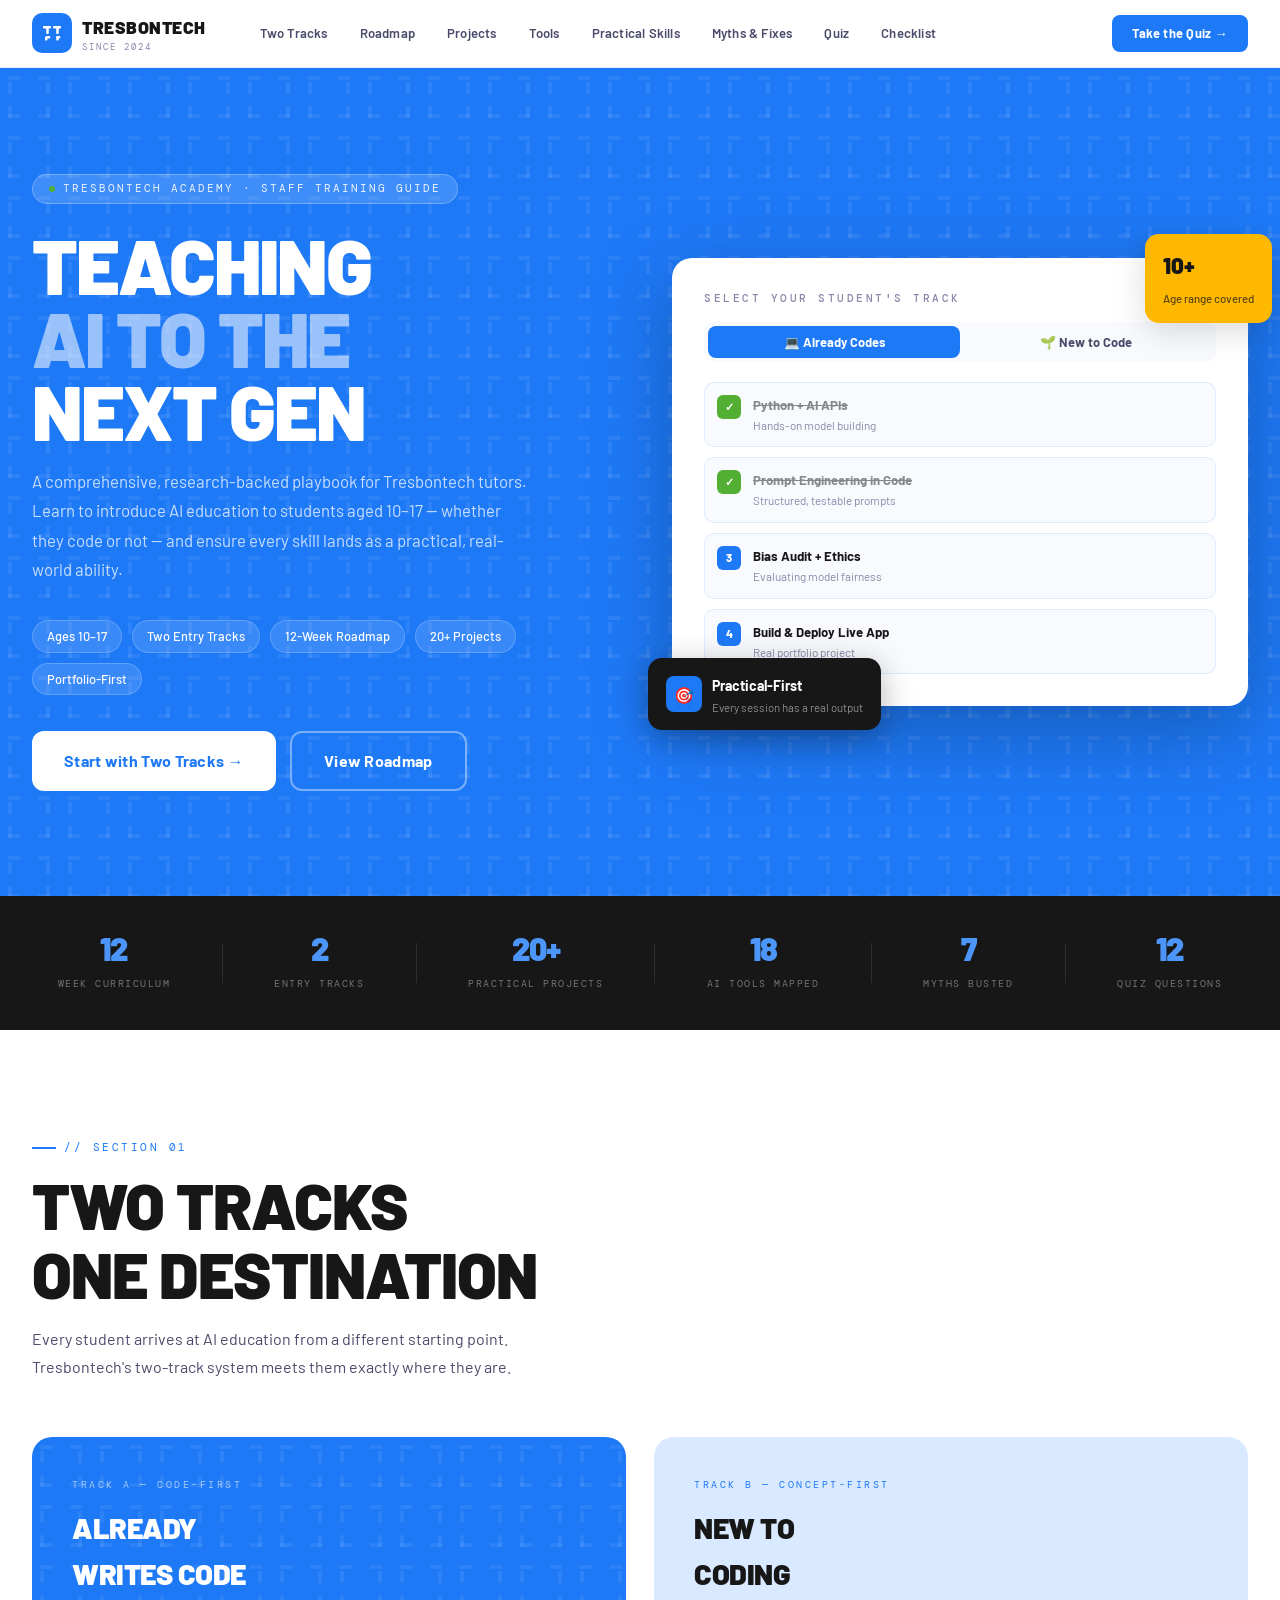
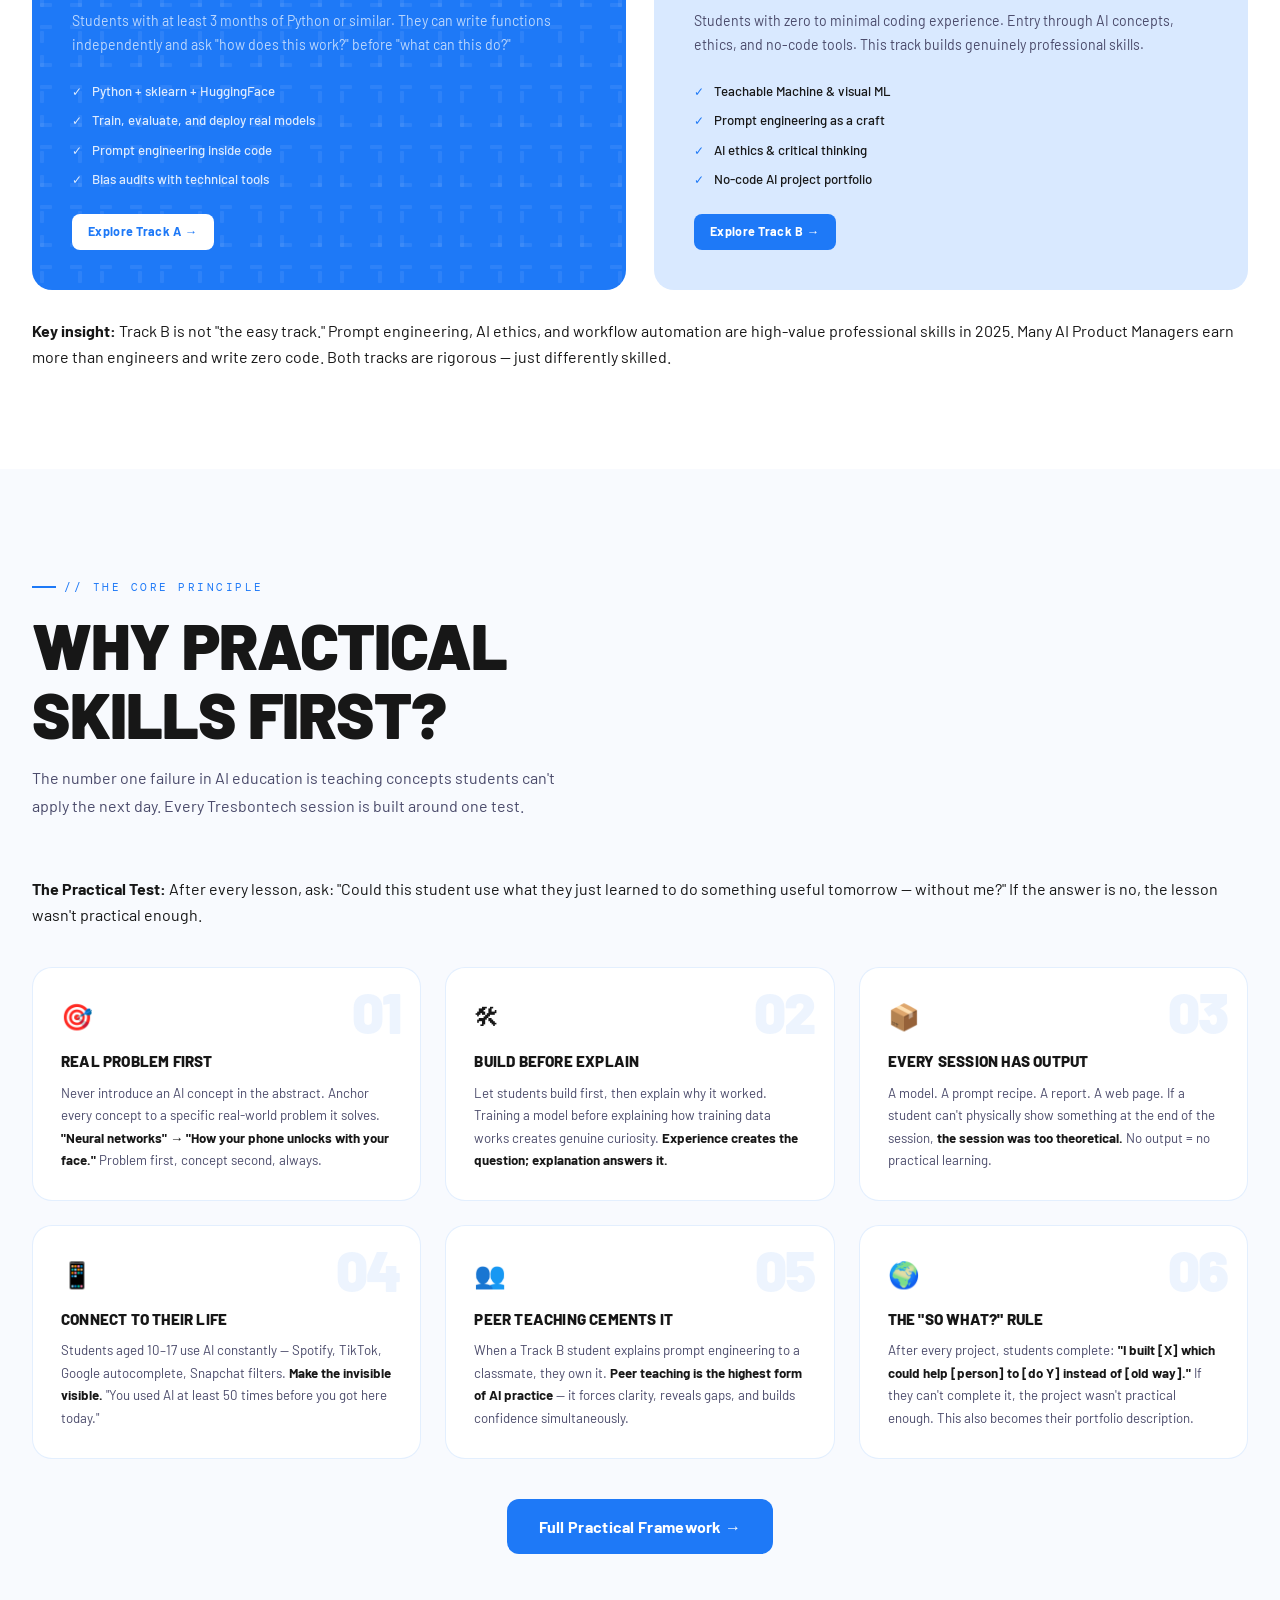
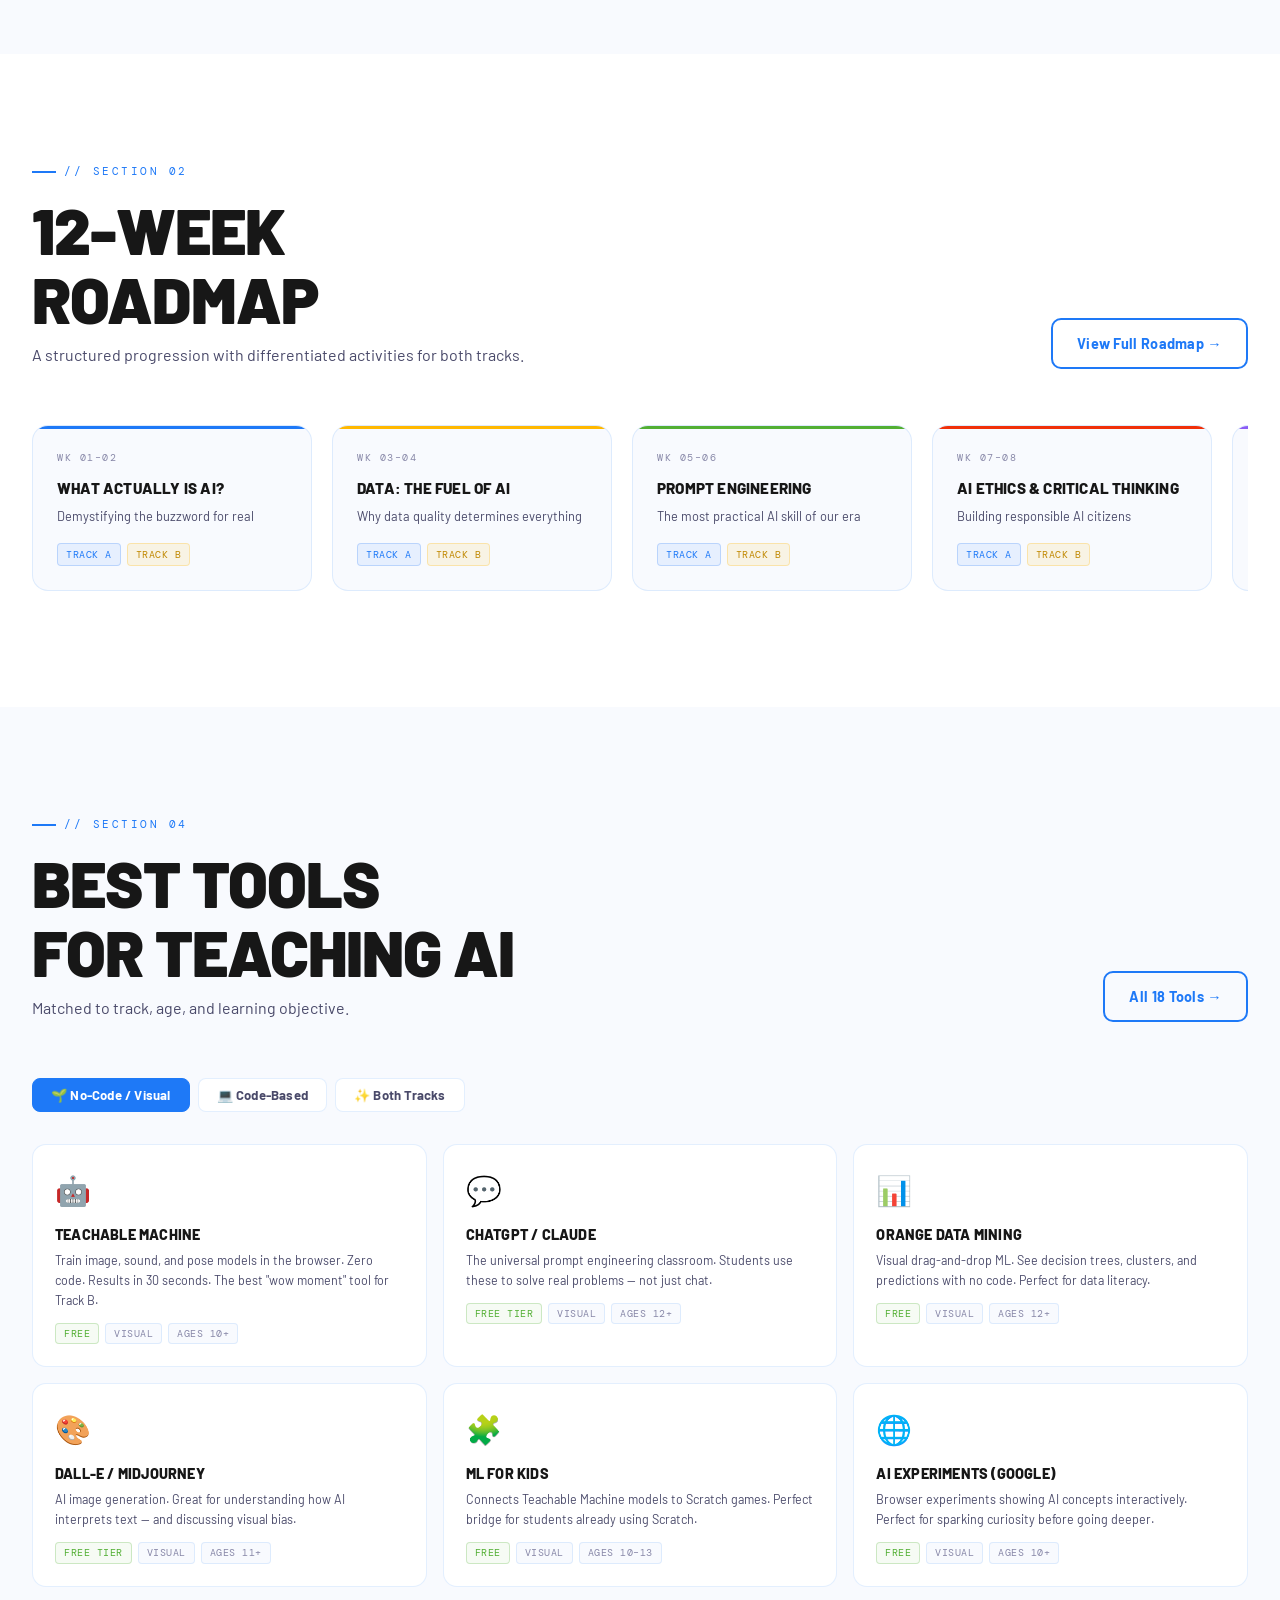
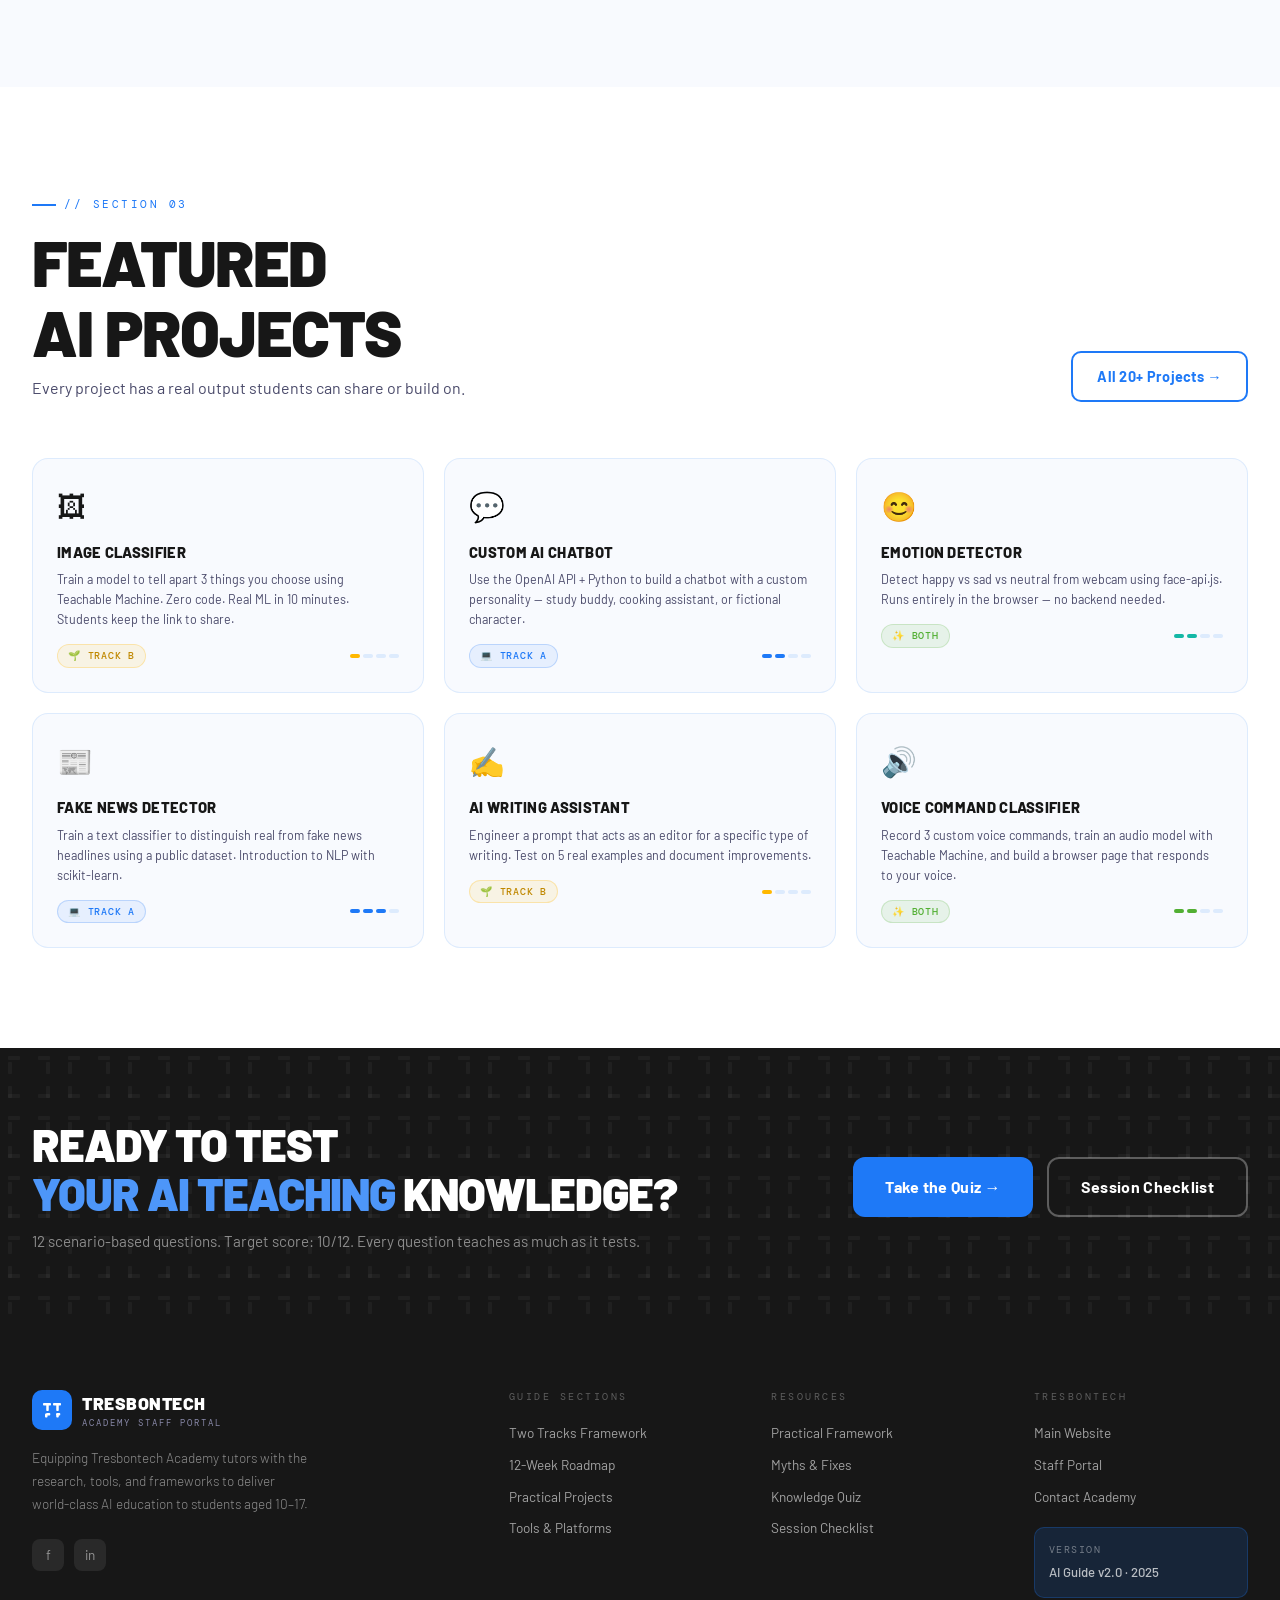
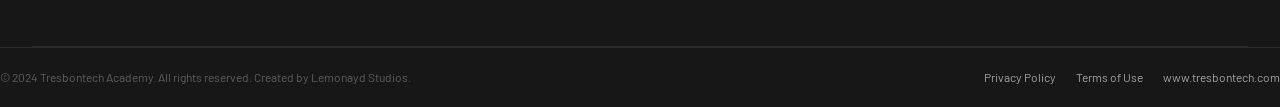
==== index.html @ 73ef8f20 "Initial commit: Tresbontech AI site" ====
<!DOCTYPE html>
<html lang="en">
<head>
<meta charset="UTF-8">
<meta name="viewport" content="width=device-width, initial-scale=1.0">
<title>Tresbontech Academy — AI Education Guide for Tutors</title>
<meta name="description" content="A comprehensive, research-backed guide for Tresbontech Academy tutors teaching AI to students aged 10–17.">
<link href="https://fonts.googleapis.com/css2?family=Barlow:ital,wght@0,300;0,400;0,500;0,600;0,700;0,800;0,900;1,300&family=DM+Mono:wght@400;500&display=swap" rel="stylesheet">
<link rel="stylesheet" href="css/brand.css">
<link rel="stylesheet" href="css/home.css">
</head>
<body>

<div id="mobileMenu" class="mobile-menu"></div>
<header class="navbar" id="navbar"></header>

<!-- ═══════ HERO ═══════ -->
<section class="hero">
  <div class="hero-inner">
    <div class="hero-content animate-fadeUp">
      <div class="hero-eyebrow">
        <span class="hero-dot"></span>
        Tresbontech Academy · Staff Training Guide
      </div>
      <h1 class="display hero-title">
        Teaching<br><span>AI to the</span><br>Next Gen
      </h1>
      <p class="hero-sub">A comprehensive, research-backed playbook for Tresbontech tutors. Learn to introduce AI education to students aged 10–17 — whether they code or not — and ensure every skill lands as a practical, real-world ability.</p>
      <div class="hero-tags">
        <span class="hero-tag">Ages 10–17</span>
        <span class="hero-tag">Two Entry Tracks</span>
        <span class="hero-tag">12-Week Roadmap</span>
        <span class="hero-tag">20+ Projects</span>
        <span class="hero-tag">Portfolio-First</span>
      </div>
      <div class="hero-btns">
        <a href="pages/tracks.html" class="btn btn-white btn-lg">Start with Two Tracks →</a>
        <a href="pages/roadmap.html" class="btn btn-outline btn-lg" style="color:white;border-color:rgba(255,255,255,0.4)">View Roadmap</a>
      </div>
    </div>
    <div class="hero-visual animate-fadeUp-2">
      <div class="hero-float-1">
        <strong>10+</strong>
        <span>Age range covered</span>
      </div>
      <div class="hero-card-main">
        <div class="hcm-eyebrow label" style="color:#8888a8">SELECT YOUR STUDENT'S TRACK</div>
        <div class="hcm-track-switch">
          <button class="hcm-track-btn active" id="heroTrackA" onclick="switchHeroTrack('A')">💻 Already Codes</button>
          <button class="hcm-track-btn" id="heroTrackB" onclick="switchHeroTrack('B')">🌱 New to Code</button>
        </div>
        <div class="hcm-steps" id="heroSteps">
          <div class="hcm-step done">
            <div class="hcm-step-num">✓</div>
            <div class="hcm-step-content">
              <div class="hcm-step-title">Python + AI APIs</div>
              <div class="hcm-step-sub">Hands-on model building</div>
            </div>
          </div>
          <div class="hcm-step done">
            <div class="hcm-step-num">✓</div>
            <div class="hcm-step-content">
              <div class="hcm-step-title">Prompt Engineering in Code</div>
              <div class="hcm-step-sub">Structured, testable prompts</div>
            </div>
          </div>
          <div class="hcm-step">
            <div class="hcm-step-num">3</div>
            <div class="hcm-step-content">
              <div class="hcm-step-title">Bias Audit + Ethics</div>
              <div class="hcm-step-sub">Evaluating model fairness</div>
            </div>
          </div>
          <div class="hcm-step">
            <div class="hcm-step-num">4</div>
            <div class="hcm-step-content">
              <div class="hcm-step-title">Build & Deploy Live App</div>
              <div class="hcm-step-sub">Real portfolio project</div>
            </div>
          </div>
        </div>
      </div>
      <div class="hero-float-2">
        <div class="hf2-icon">🎯</div>
        <div>
          <strong>Practical-First</strong>
          <small>Every session has a real output</small>
        </div>
      </div>
    </div>
  </div>
</section>

<!-- ═══════ STATS ═══════ -->
<section class="stats-strip">
  <div class="stats-strip-inner">
    <div class="stat-item">
      <span class="stat-num"><span data-count="12">12</span></span>
      <span class="stat-label">Week Curriculum</span>
    </div>
    <div class="stat-divider"></div>
    <div class="stat-item">
      <span class="stat-num"><span data-count="2">2</span></span>
      <span class="stat-label">Entry Tracks</span>
    </div>
    <div class="stat-divider"></div>
    <div class="stat-item">
      <span class="stat-num"><span data-count="20">20</span><span style="color:var(--blue-light)">+</span></span>
      <span class="stat-label">Practical Projects</span>
    </div>
    <div class="stat-divider"></div>
    <div class="stat-item">
      <span class="stat-num"><span data-count="18">18</span></span>
      <span class="stat-label">AI Tools Mapped</span>
    </div>
    <div class="stat-divider"></div>
    <div class="stat-item">
      <span class="stat-num"><span data-count="7">7</span></span>
      <span class="stat-label">Myths Busted</span>
    </div>
    <div class="stat-divider"></div>
    <div class="stat-item">
      <span class="stat-num"><span data-count="12">12</span></span>
      <span class="stat-label">Quiz Questions</span>
    </div>
  </div>
</section>

<!-- ═══════ TWO TRACKS ═══════ -->
<section class="tracks-feature">
  <div class="container">
    <div class="section-header">
      <div class="section-eyebrow">// Section 01</div>
      <h2 class="heading-xl section-title">Two Tracks<br>One Destination</h2>
      <p class="section-intro">Every student arrives at AI education from a different starting point. Tresbontech's two-track system meets them exactly where they are.</p>
    </div>
    <div class="tracks-grid">
      <div class="track-feature-card track-a">
        <div class="tfc-label">Track A — Code-First</div>
        <div class="tfc-title">Already<br>Writes Code</div>
        <p class="tfc-sub">Students with at least 3 months of Python or similar. They can write functions independently and ask "how does this work?" before "what can this do?"</p>
        <div class="tfc-items">
          <div class="tfc-item"><span class="tfc-check">✓</span> Python + sklearn + HuggingFace</div>
          <div class="tfc-item"><span class="tfc-check">✓</span> Train, evaluate, and deploy real models</div>
          <div class="tfc-item"><span class="tfc-check">✓</span> Prompt engineering inside code</div>
          <div class="tfc-item"><span class="tfc-check">✓</span> Bias audits with technical tools</div>
        </div>
        <a href="pages/tracks.html" class="btn btn-white btn-sm" style="margin-top:24px">Explore Track A →</a>
      </div>
      <div class="track-feature-card track-b">
        <div class="tfc-label">Track B — Concept-First</div>
        <div class="tfc-title">New to<br>Coding</div>
        <p class="tfc-sub">Students with zero to minimal coding experience. Entry through AI concepts, ethics, and no-code tools. This track builds genuinely professional skills.</p>
        <div class="tfc-items">
          <div class="tfc-item"><span class="tfc-check" style="color:var(--blue)">✓</span> Teachable Machine & visual ML</div>
          <div class="tfc-item"><span class="tfc-check" style="color:var(--blue)">✓</span> Prompt engineering as a craft</div>
          <div class="tfc-item"><span class="tfc-check" style="color:var(--blue)">✓</span> AI ethics & critical thinking</div>
          <div class="tfc-item"><span class="tfc-check" style="color:var(--blue)">✓</span> No-code AI project portfolio</div>
        </div>
        <a href="pages/tracks.html" class="btn btn-primary btn-sm" style="margin-top:24px">Explore Track B →</a>
      </div>
    </div>
    <div class="callout callout-blue" style="margin-top:28px">
      <strong>Key insight:</strong> Track B is not "the easy track." Prompt engineering, AI ethics, and workflow automation are high-value professional skills in 2025. Many AI Product Managers earn more than engineers and write zero code. Both tracks are rigorous — just differently skilled.
    </div>
  </div>
</section>

<!-- ═══════ WHY PRACTICAL ═══════ -->
<section class="why-practical">
  <div class="container">
    <div class="section-header">
      <div class="section-eyebrow">// The Core Principle</div>
      <h2 class="heading-xl section-title">Why Practical<br>Skills First?</h2>
      <p class="section-intro">The number one failure in AI education is teaching concepts students can't apply the next day. Every Tresbontech session is built around one test.</p>
    </div>
    <div class="callout callout-yellow" style="margin-bottom:40px">
      <strong>The Practical Test:</strong> After every lesson, ask: "Could this student use what they just learned to do something useful tomorrow — without me?" If the answer is no, the lesson wasn't practical enough.
    </div>
    <div class="practical-grid">
      <div class="practical-card" data-animate>
        <div class="pc-num">01</div>
        <div class="pc-icon">🎯</div>
        <div class="pc-title">Real Problem First</div>
        <p class="pc-body">Never introduce an AI concept in the abstract. Anchor every concept to a specific real-world problem it solves. <strong>"Neural networks" → "How your phone unlocks with your face."</strong> Problem first, concept second, always.</p>
      </div>
      <div class="practical-card" data-animate>
        <div class="pc-num">02</div>
        <div class="pc-icon">🛠</div>
        <div class="pc-title">Build Before Explain</div>
        <p class="pc-body">Let students build first, then explain why it worked. Training a model before explaining how training data works creates genuine curiosity. <strong>Experience creates the question; explanation answers it.</strong></p>
      </div>
      <div class="practical-card" data-animate>
        <div class="pc-num">03</div>
        <div class="pc-icon">📦</div>
        <div class="pc-title">Every Session Has Output</div>
        <p class="pc-body">A model. A prompt recipe. A report. A web page. If a student can't physically show something at the end of the session, <strong>the session was too theoretical.</strong> No output = no practical learning.</p>
      </div>
      <div class="practical-card" data-animate>
        <div class="pc-num">04</div>
        <div class="pc-icon">📱</div>
        <div class="pc-title">Connect to Their Life</div>
        <p class="pc-body">Students aged 10–17 use AI constantly — Spotify, TikTok, Google autocomplete, Snapchat filters. <strong>Make the invisible visible.</strong> "You used AI at least 50 times before you got here today."</p>
      </div>
      <div class="practical-card" data-animate>
        <div class="pc-num">05</div>
        <div class="pc-icon">👥</div>
        <div class="pc-title">Peer Teaching Cements It</div>
        <p class="pc-body">When a Track B student explains prompt engineering to a classmate, they own it. <strong>Peer teaching is the highest form of AI practice</strong> — it forces clarity, reveals gaps, and builds confidence simultaneously.</p>
      </div>
      <div class="practical-card" data-animate>
        <div class="pc-num">06</div>
        <div class="pc-icon">🌍</div>
        <div class="pc-title">The "So What?" Rule</div>
        <p class="pc-body">After every project, students complete: <strong>"I built [X] which could help [person] to [do Y] instead of [old way]."</strong> If they can't complete it, the project wasn't practical enough. This also becomes their portfolio description.</p>
      </div>
    </div>
    <div style="text-align:center;margin-top:40px">
      <a href="pages/practical.html" class="btn btn-primary btn-lg">Full Practical Framework →</a>
    </div>
  </div>
</section>

<!-- ═══════ ROADMAP PREVIEW ═══════ -->
<section class="roadmap-preview">
  <div class="container">
    <div class="section-header" style="display:flex;align-items:flex-end;justify-content:space-between;flex-wrap:wrap;gap:20px">
      <div>
        <div class="section-eyebrow">// Section 02</div>
        <h2 class="heading-xl section-title" style="margin-bottom:8px">12-Week<br>Roadmap</h2>
        <p class="section-intro" style="margin-bottom:0">A structured progression with differentiated activities for both tracks.</p>
      </div>
      <a href="pages/roadmap.html" class="btn btn-outline">View Full Roadmap →</a>
    </div>
    <div class="roadmap-scroll" id="roadmapScroll"></div>
  </div>
</section>

<!-- ═══════ TOOLS PREVIEW ═══════ -->
<section class="tools-preview">
  <div class="container">
    <div class="section-header" style="display:flex;align-items:flex-end;justify-content:space-between;flex-wrap:wrap;gap:20px">
      <div>
        <div class="section-eyebrow">// Section 04</div>
        <h2 class="heading-xl section-title" style="margin-bottom:8px">Best Tools<br>for Teaching AI</h2>
        <p class="section-intro" style="margin-bottom:0">Matched to track, age, and learning objective.</p>
      </div>
      <a href="pages/tools.html" class="btn btn-outline">All 18 Tools →</a>
    </div>
    <div class="tools-tabs" id="toolsTabs">
      <button class="tt-tab active" onclick="showTab('visual',this)">🌱 No-Code / Visual</button>
      <button class="tt-tab" onclick="showTab('code',this)">💻 Code-Based</button>
      <button class="tt-tab" onclick="showTab('both',this)">✨ Both Tracks</button>
    </div>
    <div class="tt-panel active" id="tp-visual" style="display:grid;grid-template-columns:repeat(3,1fr);gap:16px"></div>
    <div class="tt-panel" id="tp-code" style="display:none;grid-template-columns:repeat(3,1fr);gap:16px"></div>
    <div class="tt-panel" id="tp-both" style="display:none;grid-template-columns:repeat(3,1fr);gap:16px"></div>
  </div>
</section>

<!-- ═══════ PROJECTS PREVIEW ═══════ -->
<section class="projects-preview">
  <div class="container">
    <div class="section-header" style="display:flex;align-items:flex-end;justify-content:space-between;flex-wrap:wrap;gap:20px">
      <div>
        <div class="section-eyebrow">// Section 03</div>
        <h2 class="heading-xl section-title" style="margin-bottom:8px">Featured<br>AI Projects</h2>
        <p class="section-intro" style="margin-bottom:0">Every project has a real output students can share or build on.</p>
      </div>
      <a href="pages/projects.html" class="btn btn-outline">All 20+ Projects →</a>
    </div>
    <div class="projects-masonry" id="featuredProjects"></div>
  </div>
</section>

<!-- ═══════ CTA BAND ═══════ -->
<section class="cta-band">
  <div class="cta-band-inner">
    <div class="cta-band-text">
      <h2 class="cta-band-title">Ready to Test<br><span>Your AI Teaching</span> Knowledge?</h2>
      <p class="cta-band-sub">12 scenario-based questions. Target score: 10/12. Every question teaches as much as it tests.</p>
    </div>
    <div class="cta-band-actions">
      <a href="pages/quiz.html" class="btn btn-primary btn-lg">Take the Quiz →</a>
      <a href="pages/checklist.html" class="btn btn-outline btn-lg" style="color:white;border-color:rgba(255,255,255,0.3)">Session Checklist</a>
    </div>
  </div>
</section>

<footer class="site-footer" id="siteFooter"></footer>

<script src="js/shared.js"></script>
<script>
// ─── DATA ───
const roadmapPreview = [
  { week:'WK 01–02', color:'#1E79F7', title:'What Actually Is AI?', short:'Demystifying the buzzword for real', trackA:'Python: query a pre-trained model in 3 lines', trackB:'Teachable Machine: train your first image classifier' },
  { week:'WK 03–04', color:'#FFB800', title:'Data: The Fuel of AI', short:'Why data quality determines everything', trackA:'Pandas + sklearn: clean vs dirty data', trackB:'Collect your own dataset, discuss bias' },
  { week:'WK 05–06', color:'#52AF33', title:'Prompt Engineering', short:'The most practical AI skill of our era', trackA:'OpenAI API: system prompts + few-shot prompting', trackB:'Prompt recipe book with 8+ tested prompts' },
  { week:'WK 07–08', color:'#F03009', title:'AI Ethics & Critical Thinking', short:'Building responsible AI citizens', trackA:'Fairness metrics + bias audit with real data', trackB:'Case studies + designing an AI ethics framework' },
  { week:'WK 09–10', color:'#8B5CF6', title:'Build Something Real', short:'Project sprint — all concepts applied', trackA:'Full project: data → train → test → deploy', trackB:'No-code project + real audience demo' },
  { week:'WK 11–12', color:'#14B8A6', title:'AI Careers & The Future', short:'Where AI is going, where they fit', trackA:'GitHub portfolio + next skills roadmap', trackB:'Portfolio page + AI future self presentation' },
];

const toolsPreview = {
  visual: [
    { emoji:'🤖', name:'Teachable Machine', desc:'Train image, sound, and pose models in the browser. Zero code. Results in 30 seconds. The best "wow moment" tool for Track B.', meta:['free','visual','ages 10+'] },
    { emoji:'💬', name:'ChatGPT / Claude', desc:'The universal prompt engineering classroom. Students use these to solve real problems — not just chat.', meta:['free tier','visual','ages 12+'] },
    { emoji:'📊', name:'Orange Data Mining', desc:'Visual drag-and-drop ML. See decision trees, clusters, and predictions with no code. Perfect for data literacy.', meta:['free','visual','ages 12+'] },
    { emoji:'🎨', name:'DALL-E / Midjourney', desc:'AI image generation. Great for understanding how AI interprets text — and discussing visual bias.', meta:['free tier','visual','ages 11+'] },
    { emoji:'🧩', name:'ML for Kids', desc:'Connects Teachable Machine models to Scratch games. Perfect bridge for students already using Scratch.', meta:['free','visual','ages 10–13'] },
    { emoji:'🌐', name:'AI Experiments (Google)', desc:'Browser experiments showing AI concepts interactively. Perfect for sparking curiosity before going deeper.', meta:['free','visual','ages 10+'] },
  ],
  code: [
    { emoji:'🐍', name:'Python + scikit-learn', desc:'Industry standard for ML. Train classifiers, regressors, and clusterers. Start with built-in datasets.', meta:['free','code','ages 13+'] },
    { emoji:'📓', name:'Google Colab', desc:'Jupyter notebooks in the cloud with free GPU. Industry-standard environment accessible to all.', meta:['free','code','ages 14+'] },
    { emoji:'🤗', name:'HuggingFace API', desc:'Access thousands of pre-trained models with 5 lines of Python. Sentiment, generation, classification.', meta:['free tier','code','ages 13+'] },
    { emoji:'🌐', name:'Replit', desc:'Browser-based Python IDE. No installation. Share projects with a link — perfect for sessions.', meta:['free','code','ages 11+'] },
    { emoji:'🧠', name:'OpenAI API', desc:'Build chatbots, document processors, and AI assistants. An essential Track A skill.', meta:['paid','code','ages 14+'] },
    { emoji:'📱', name:'Streamlit', desc:'Turn Python scripts into shareable web apps in minutes. The fastest way to make an AI project professional.', meta:['free','code','ages 13+'] },
  ],
  both: [
    { emoji:'🗂', name:'Kaggle', desc:'Real datasets + community notebooks. Track A students use code; Track B uses AutoML to explore without code.', meta:['free','both','ages 13+'] },
    { emoji:'🤖', name:'GitHub Copilot', desc:'AI code assistant. Track A: an accelerator. Track B: an intro to the concept of AI that writes code.', meta:['free for students','both','ages 13+'] },
    { emoji:'🌊', name:'Perplexity AI', desc:'AI research tool that cites sources. Great for research projects and discussing AI accuracy and sourcing.', meta:['free tier','both','ages 11+'] },
    { emoji:'📽', name:'Canva AI Suite', desc:'AI image generation, text-to-presentation, and background removal. Ideal for Track B projects needing a professional finish.', meta:['free','both','ages 10+'] },
    { emoji:'🔬', name:'ML Playground', desc:'Interactive browser-based ML demos. Drag data points, watch models train in real time. Instant visual feedback.', meta:['free','both','ages 10+'] },
    { emoji:'🎤', name:'Whisper (OpenAI)', desc:'Speech-to-text AI. Build voice-powered projects. A gateway to understanding audio ML models.', meta:['free','both','ages 12+'] },
  ]
};

const featuredProjects = [
  { emoji:'🖼', title:'Image Classifier', desc:'Train a model to tell apart 3 things you choose using Teachable Machine. Zero code. Real ML in 10 minutes. Students keep the link to share.', track:'nocode', diff:1, color:'#FFB800', tags:['Track B','Teachable Machine'] },
  { emoji:'💬', title:'Custom AI Chatbot', desc:'Use the OpenAI API + Python to build a chatbot with a custom personality — study buddy, cooking assistant, or fictional character.', track:'code', diff:2, color:'#1E79F7', tags:['Track A','Python'] },
  { emoji:'😊', title:'Emotion Detector', desc:'Detect happy vs sad vs neutral from webcam using face-api.js. Runs entirely in the browser — no backend needed.', track:'both', diff:2, color:'#14B8A6', tags:['Both Tracks','JavaScript'] },
  { emoji:'📰', title:'Fake News Detector', desc:'Train a text classifier to distinguish real from fake news headlines using a public dataset. Introduction to NLP with scikit-learn.', track:'code', diff:3, color:'#1E79F7', tags:['Track A','NLP'] },
  { emoji:'✍️', title:'AI Writing Assistant', desc:'Engineer a prompt that acts as an editor for a specific type of writing. Test on 5 real examples and document improvements.', track:'nocode', diff:1, color:'#FFB800', tags:['Track B','Prompting'] },
  { emoji:'🔊', title:'Voice Command Classifier', desc:'Record 3 custom voice commands, train an audio model with Teachable Machine, and build a browser page that responds to your voice.', track:'both', diff:2, color:'#52AF33', tags:['Both Tracks','Audio ML'] },
];

// ─── RENDER ROADMAP PREVIEW ───
function renderRoadmapPreview() {
  const el = document.getElementById('roadmapScroll');
  el.innerHTML = roadmapPreview.map(r => `
    <div class="roadmap-card" style="--rc-color:${r.color}">
      <div class="rc-week">${r.week}</div>
      <div class="rc-title">${r.title}</div>
      <div class="rc-short">${r.short}</div>
      <div class="rc-tracks">
        <span class="rc-track-badge rc-track-a">Track A</span>
        <span class="rc-track-badge rc-track-b">Track B</span>
      </div>
    </div>
  `).join('');
}

// ─── RENDER TOOLS ───
function renderToolsPreview() {
  Object.entries(toolsPreview).forEach(([key, tools]) => {
    document.getElementById(`tp-${key}`).innerHTML = tools.map(t => `
      <div class="tool-card-new">
        <div class="tcn-emoji">${t.emoji}</div>
        <div class="tcn-name">${t.name}</div>
        <div class="tcn-desc">${t.desc}</div>
        <div class="tcn-meta">
          ${t.meta.map(m => `<span class="tcn-tag${m.includes('free') ? ' free' : ''}">${m}</span>`).join('')}
        </div>
      </div>
    `).join('');
  });
}

function showTab(key, btn) {
  document.querySelectorAll('.tt-tab').forEach(b => b.classList.remove('active'));
  document.querySelectorAll('.tt-panel').forEach(p => { p.style.display = 'none'; p.classList.remove('active'); });
  btn.classList.add('active');
  const panel = document.getElementById(`tp-${key}`);
  panel.style.display = 'grid';
  panel.classList.add('active');
}

// ─── RENDER FEATURED PROJECTS ───
function renderFeaturedProjects() {
  const el = document.getElementById('featuredProjects');
  el.innerHTML = featuredProjects.map(p => {
    const pips = [1,2,3,4].map(n => `<div class="proj-pip${n<=p.diff?' on':''}"></div>`).join('');
    const trackLabel = p.track === 'code' ? '💻 Track A' : p.track === 'nocode' ? '🌱 Track B' : '✨ Both';
    const trackClass = p.track === 'code' ? 'badge-blue' : p.track === 'nocode' ? 'badge-yellow' : 'badge-green';
    return `
      <div class="project-card" style="--pc-color:${p.color}">
        <div class="proj-emoji">${p.emoji}</div>
        <div class="proj-title">${p.title}</div>
        <p class="proj-desc">${p.desc}</p>
        <div class="proj-footer">
          <span class="badge ${trackClass}">${trackLabel}</span>
          <div class="proj-diff">${pips}</div>
        </div>
      </div>
    `;
  }).join('');
}

// ─── HERO TRACK SWITCH ───
function switchHeroTrack(track) {
  const stepsA = [
    { done:true, title:'Python + AI APIs', sub:'Hands-on model building' },
    { done:true, title:'Prompt Engineering in Code', sub:'Structured, testable prompts' },
    { done:false, title:'Bias Audit + Ethics', sub:'Evaluating model fairness' },
    { done:false, title:'Build & Deploy Live App', sub:'Real portfolio project' },
  ];
  const stepsB = [
    { done:true, title:'Teachable Machine Model', sub:'Zero code, real ML in 10 min' },
    { done:true, title:'Prompt Recipe Book', sub:'8+ tested real-world prompts' },
    { done:false, title:'AI Ethics Case Study', sub:'Research + present findings' },
    { done:false, title:'No-Code Project Portfolio', sub:'Shareable, demonstrable work' },
  ];
  document.getElementById('heroTrackA').classList.toggle('active', track === 'A');
  document.getElementById('heroTrackB').classList.toggle('active', track === 'B');
  const steps = track === 'A' ? stepsA : stepsB;
  document.getElementById('heroSteps').innerHTML = steps.map((s, i) => `
    <div class="hcm-step${s.done?' done':''}">
      <div class="hcm-step-num">${s.done ? '✓' : i+1}</div>
      <div class="hcm-step-content">
        <div class="hcm-step-title">${s.title}</div>
        <div class="hcm-step-sub">${s.sub}</div>
      </div>
    </div>
  `).join('');
}

document.addEventListener('DOMContentLoaded', () => {
  renderRoadmapPreview();
  renderToolsPreview();
  renderFeaturedProjects();
});
</script>
</body>
</html>
---- css/brand.css ----
/* ═══════════════════════════════════════════════════════
   TRESBONTECH BRAND CSS — Based on Official Brand Guide
   Primary: Blue Crayola #1E79F7
   Dark: Chinese Black #171717
   Light Gray: Quick Silver #E5E5E5
   Pale Blue: Azureish White #D9E9FF
   Accent Green: #52AF33 | Yellow: #FFB800 | Red: #F03009
═══════════════════════════════════════════════════════ */

@import url('https://fonts.googleapis.com/css2?family=Barlow:ital,wght@0,300;0,400;0,500;0,600;0,700;0,800;0,900;1,300;1,400;1,700&family=DM+Mono:wght@400;500&display=swap');

/* ─── CSS VARIABLES ─── */
:root {
  /* Brand Colors */
  --blue:        #1E79F7;
  --blue-dark:   #1562d4;
  --blue-light:  #4d96f9;
  --blue-glow:   rgba(30,121,247,0.15);
  --blue-pale:   rgba(30,121,247,0.08);
  --black:       #171717;
  --silver:      #E5E5E5;
  --azure:       #D9E9FF;
  --white:       #ffffff;

  /* Accent Colors */
  --green:       #52AF33;
  --yellow:      #FFB800;
  --red:         #F03009;

  /* UI Tokens */
  --bg:          #f8fafe;
  --bg-alt:      #f0f5ff;
  --border:      rgba(30,121,247,0.12);
  --border-mid:  rgba(30,121,247,0.22);
  --text:        #171717;
  --text-mid:    #4a4a6a;
  --text-light:  #8888a8;
  --radius:      12px;
  --radius-lg:   20px;
  --shadow:      0 4px 24px rgba(30,121,247,0.1);
  --shadow-lg:   0 12px 48px rgba(30,121,247,0.18);
  --transition:  all 0.25s cubic-bezier(0.16,1,0.3,1);
}

/* ─── RESET ─── */
*, *::before, *::after { box-sizing: border-box; margin: 0; padding: 0; }
html { scroll-behavior: smooth; }
body {
  font-family: 'Barlow', sans-serif;
  background: var(--bg);
  color: var(--text);
  line-height: 1.6;
  overflow-x: hidden;
}
img { max-width: 100%; display: block; }
a { text-decoration: none; color: inherit; }
button { font-family: inherit; cursor: pointer; border: none; }

/* ─── TYPOGRAPHY ─── */
h1, h2, h3, h4, h5 {
  font-family: 'Barlow', sans-serif;
  font-weight: 800;
  line-height: 1.08;
  letter-spacing: -0.5px;
}
.display {
  font-size: clamp(3rem, 6vw, 5.5rem);
  font-weight: 900;
  text-transform: uppercase;
  letter-spacing: -2px;
  line-height: 0.95;
}
.heading-xl { font-size: clamp(2.4rem, 5vw, 4rem); font-weight: 900; text-transform: uppercase; letter-spacing: -1px; }
.heading-lg { font-size: clamp(1.8rem, 3.5vw, 2.8rem); font-weight: 800; text-transform: uppercase; }
.heading-md { font-size: clamp(1.2rem, 2.5vw, 1.8rem); font-weight: 700; }
.heading-sm { font-size: 1.05rem; font-weight: 700; }
.label {
  font-family: 'DM Mono', monospace;
  font-size: 0.68rem; letter-spacing: 2.5px;
  text-transform: uppercase; font-weight: 500;
}
.body-lg { font-size: 1.05rem; font-weight: 400; line-height: 1.75; }
.body-md { font-size: 0.9rem; font-weight: 400; line-height: 1.7; }
.body-sm { font-size: 0.8rem; font-weight: 400; line-height: 1.65; }

/* ─── BRAND PATTERN ─── */
.brand-pattern {
  background-image: url("data:image/svg+xml,%3Csvg xmlns='http://www.w3.org/2000/svg' width='60' height='60'%3E%3Crect x='8' y='8' width='12' height='4' rx='1' fill='%231E79F7' opacity='.08'/%3E%3Crect x='8' y='14' width='4' height='12' rx='1' fill='%231E79F7' opacity='.08'/%3E%3Crect x='38' y='8' width='12' height='4' rx='1' fill='%231E79F7' opacity='.08'/%3E%3Crect x='46' y='14' width='4' height='12' rx='1' fill='%231E79F7' opacity='.08'/%3E%3Crect x='8' y='38' width='4' height='12' rx='1' fill='%231E79F7' opacity='.08'/%3E%3Crect x='8' y='46' width='12' height='4' rx='1' fill='%231E79F7' opacity='.08'/%3E%3Crect x='38' y='46' width='12' height='4' rx='1' fill='%231E79F7' opacity='.08'/%3E%3Crect x='46' y='38' width='4' height='12' rx='1' fill='%231E79F7' opacity='.08'/%3E%3C/svg%3E");
}
.brand-pattern-blue {
  background-image: url("data:image/svg+xml,%3Csvg xmlns='http://www.w3.org/2000/svg' width='60' height='60'%3E%3Crect x='8' y='8' width='12' height='4' rx='1' fill='%23ffffff' opacity='.08'/%3E%3Crect x='8' y='14' width='4' height='12' rx='1' fill='%23ffffff' opacity='.08'/%3E%3Crect x='38' y='8' width='12' height='4' rx='1' fill='%23ffffff' opacity='.08'/%3E%3Crect x='46' y='14' width='4' height='12' rx='1' fill='%23ffffff' opacity='.08'/%3E%3Crect x='8' y='38' width='4' height='12' rx='1' fill='%23ffffff' opacity='.08'/%3E%3Crect x='8' y='46' width='12' height='4' rx='1' fill='%23ffffff' opacity='.08'/%3E%3Crect x='38' y='46' width='12' height='4' rx='1' fill='%23ffffff' opacity='.08'/%3E%3Crect x='46' y='38' width='4' height='12' rx='1' fill='%23ffffff' opacity='.08'/%3E%3C/svg%3E");
}

/* ─── LOGO MARK SVG ─── */
.tt-logo-mark {
  width: 40px; height: 40px;
  background: var(--blue);
  border-radius: 10px;
  display: inline-flex; align-items: center; justify-content: center;
  flex-shrink: 0;
}
.tt-logo-mark svg { width: 22px; height: 22px; }
.tt-logo-mark-lg {
  width: 56px; height: 56px;
  border-radius: 14px;
}
.tt-logo-mark-lg svg { width: 30px; height: 30px; }
.tt-wordmark {
  font-weight: 900; font-size: 1.1rem;
  letter-spacing: 0.5px; text-transform: uppercase;
  color: var(--black);
}
.tt-since {
  font-family: 'DM Mono', monospace;
  font-size: 0.55rem; letter-spacing: 2px;
  color: var(--text-light); text-transform: uppercase;
  display: block; margin-top: -2px;
}

/* ─── NAVBAR ─── */
.navbar {
  position: sticky; top: 0; z-index: 500;
  background: rgba(255,255,255,0.92);
  backdrop-filter: blur(20px);
  border-bottom: 1px solid var(--border);
  height: 68px;
  display: flex; align-items: center;
}
.navbar-inner {
  max-width: 1280px; margin: 0 auto;
  padding: 0 32px; width: 100%;
  display: flex; align-items: center; gap: 0;
}
.nav-brand {
  display: flex; align-items: center; gap: 10px;
  margin-right: 40px;
}
.nav-links {
  display: flex; gap: 4px; flex: 1;
}
.nav-link {
  font-size: 0.82rem; font-weight: 600;
  padding: 7px 14px; border-radius: 8px;
  color: var(--text-mid); transition: var(--transition);
  white-space: nowrap; letter-spacing: 0.2px;
}
.nav-link:hover { color: var(--blue); background: var(--blue-pale); }
.nav-link.active { color: var(--blue); background: var(--blue-glow); }
.nav-cta {
  margin-left: auto;
  background: var(--blue); color: white;
  font-size: 0.8rem; font-weight: 700;
  padding: 8px 20px; border-radius: 8px;
  transition: var(--transition); white-space: nowrap;
  letter-spacing: 0.3px;
}
.nav-cta:hover { background: var(--blue-dark); transform: translateY(-1px); box-shadow: var(--shadow); }
.nav-hamburger {
  display: none; flex-direction: column; gap: 5px;
  padding: 8px; margin-left: auto;
  background: none; border: none; cursor: pointer;
}
.nav-hamburger span {
  width: 22px; height: 2px; background: var(--text);
  border-radius: 2px; transition: var(--transition);
  display: block;
}

/* ─── BUTTONS ─── */
.btn {
  display: inline-flex; align-items: center; gap: 8px;
  font-family: 'Barlow', sans-serif;
  font-weight: 700; font-size: 0.9rem;
  padding: 12px 24px; border-radius: 10px;
  border: none; cursor: pointer;
  transition: var(--transition); letter-spacing: 0.3px;
  white-space: nowrap;
}
.btn-primary { background: var(--blue); color: white; }
.btn-primary:hover { background: var(--blue-dark); transform: translateY(-2px); box-shadow: var(--shadow-lg); }
.btn-outline { background: transparent; color: var(--blue); border: 2px solid var(--blue); }
.btn-outline:hover { background: var(--blue-pale); }
.btn-white { background: white; color: var(--blue); }
.btn-white:hover { background: var(--azure); transform: translateY(-2px); box-shadow: 0 8px 32px rgba(0,0,0,0.15); }
.btn-dark { background: var(--black); color: white; }
.btn-dark:hover { background: #2a2a2a; transform: translateY(-2px); }
.btn-sm { font-size: 0.78rem; padding: 8px 16px; border-radius: 8px; }
.btn-lg { font-size: 1rem; padding: 15px 32px; border-radius: 12px; }
.btn-icon { padding: 10px; border-radius: 8px; }

/* ─── SECTION LAYOUT ─── */
.section { padding: 80px 0; }
.section-sm { padding: 48px 0; }
.section-lg { padding: 120px 0; }
.container { max-width: 1280px; margin: 0 auto; padding: 0 32px; }
.container-narrow { max-width: 820px; margin: 0 auto; padding: 0 32px; }

/* ─── SECTION HEADER ─── */
.section-header { margin-bottom: 56px; }
.section-header-center { text-align: center; }
.section-eyebrow {
  display: inline-flex; align-items: center; gap: 8px;
  font-family: 'DM Mono', monospace;
  font-size: 0.68rem; letter-spacing: 2.5px; text-transform: uppercase;
  color: var(--blue); margin-bottom: 14px;
}
.section-eyebrow::before { content: ''; width: 24px; height: 2px; background: var(--blue); }
.section-eyebrow-center::before { display: none; }
.section-eyebrow-center::after { content: ''; width: 24px; height: 2px; background: var(--blue); }
.section-title { color: var(--black); margin-bottom: 16px; }
.section-intro { color: var(--text-mid); max-width: 560px; font-size: 1rem; line-height: 1.75; font-weight: 400; }
.section-intro-center { margin: 0 auto; text-align: center; }

/* ─── CARDS ─── */
.card {
  background: white;
  border: 1px solid var(--border);
  border-radius: var(--radius-lg);
  overflow: hidden;
  transition: var(--transition);
}
.card:hover { box-shadow: var(--shadow-lg); transform: translateY(-4px); border-color: var(--border-mid); }
.card-body { padding: 28px; }
.card-footer { padding: 16px 28px; border-top: 1px solid var(--border); background: var(--bg); }

/* ─── BADGE / TAGS ─── */
.badge {
  display: inline-flex; align-items: center;
  font-family: 'DM Mono', monospace;
  font-size: 0.62rem; font-weight: 500;
  padding: 3px 10px; border-radius: 20px;
  letter-spacing: 0.8px; text-transform: uppercase;
}
.badge-blue { background: var(--blue-pale); color: var(--blue); border: 1px solid var(--border-mid); }
.badge-green { background: rgba(82,175,51,0.1); color: var(--green); border: 1px solid rgba(82,175,51,0.2); }
.badge-yellow { background: rgba(255,184,0,0.1); color: #c08800; border: 1px solid rgba(255,184,0,0.25); }
.badge-red { background: rgba(240,48,9,0.08); color: var(--red); border: 1px solid rgba(240,48,9,0.15); }
.badge-gray { background: var(--silver); color: var(--text-mid); border: 1px solid #d0d0d0; }

/* ─── DIVIDERS ─── */
.divider { height: 1px; background: var(--border); margin: 40px 0; }
.divider-blue { height: 2px; background: var(--blue); width: 48px; }

/* ─── PROGRESS BAR ─── */
.progress-bar { height: 6px; background: var(--silver); border-radius: 10px; overflow: hidden; }
.progress-fill { height: 100%; background: var(--blue); border-radius: 10px; transition: width 0.5s ease; }

/* ─── TOOLTIPS ─── */
[data-tip] { position: relative; }
[data-tip]:hover::after {
  content: attr(data-tip);
  position: absolute; bottom: calc(100% + 6px); left: 50%;
  transform: translateX(-50%);
  background: var(--black); color: white;
  font-size: 0.72rem; padding: 5px 10px; border-radius: 6px;
  white-space: nowrap; pointer-events: none; z-index: 100;
}

/* ─── FOOTER ─── */
.site-footer {
  background: var(--black);
  color: white;
  padding: 64px 0 0;
}
.footer-grid {
  display: grid; grid-template-columns: 2fr 1fr 1fr 1fr;
  gap: 48px; padding-bottom: 48px;
  border-bottom: 1px solid rgba(255,255,255,0.08);
}
.footer-brand-desc {
  color: rgba(255,255,255,0.5); font-size: 0.85rem;
  line-height: 1.7; margin: 16px 0 24px; font-weight: 300;
  max-width: 280px;
}
.footer-col-title {
  font-family: 'DM Mono', monospace;
  font-size: 0.65rem; letter-spacing: 2.5px;
  text-transform: uppercase; color: rgba(255,255,255,0.3);
  margin-bottom: 16px;
}
.footer-links { display: flex; flex-direction: column; gap: 10px; }
.footer-link {
  font-size: 0.85rem; color: rgba(255,255,255,0.6);
  transition: color 0.2s; font-weight: 400;
}
.footer-link:hover { color: var(--blue-light); }
.footer-bottom {
  display: flex; align-items: center; justify-content: space-between;
  padding: 20px 0;
  font-size: 0.75rem; color: rgba(255,255,255,0.3);
}
.footer-bottom-links { display: flex; gap: 20px; }

/* ─── ANIMATIONS ─── */
@keyframes fadeUp { from { opacity:0; transform:translateY(30px); } to { opacity:1; transform:translateY(0); } }
@keyframes fadeIn { from { opacity:0; } to { opacity:1; } }
@keyframes slideRight { from { opacity:0; transform:translateX(-20px); } to { opacity:1; transform:translateX(0); } }
@keyframes pulse { 0%,100%{transform:scale(1)} 50%{transform:scale(1.04)} }
@keyframes spin { to { transform: rotate(360deg); } }
@keyframes shimmer { from{background-position:-200% 0} to{background-position:200% 0} }

.animate-fadeUp { animation: fadeUp 0.6s cubic-bezier(0.16,1,0.3,1) both; }
.animate-fadeUp-2 { animation: fadeUp 0.6s 0.1s cubic-bezier(0.16,1,0.3,1) both; }
.animate-fadeUp-3 { animation: fadeUp 0.6s 0.2s cubic-bezier(0.16,1,0.3,1) both; }
.animate-fadeUp-4 { animation: fadeUp 0.6s 0.3s cubic-bezier(0.16,1,0.3,1) both; }
.animate-fadeIn { animation: fadeIn 0.5s ease both; }

/* ─── RESPONSIVE ─── */
@media (max-width: 1024px) {
  .footer-grid { grid-template-columns: 1fr 1fr; gap: 32px; }
}
@media (max-width: 768px) {
  .container { padding: 0 20px; }
  .container-narrow { padding: 0 20px; }
  .section { padding: 56px 0; }
  .section-lg { padding: 80px 0; }
  .nav-links { display: none; }
  .nav-cta { display: none; }
  .nav-hamburger { display: flex; }
  .navbar-inner { padding: 0 20px; }
  .footer-grid { grid-template-columns: 1fr; gap: 28px; }
  .footer-bottom { flex-direction: column; gap: 10px; text-align: center; }
  .footer-bottom-links { flex-wrap: wrap; justify-content: center; }
}
@media (max-width: 480px) {
  .display { font-size: 2.8rem; letter-spacing: -1.5px; }
  .heading-xl { font-size: 2rem; }
  .btn-lg { padding: 12px 24px; font-size: 0.9rem; }
}

/* ─── MOBILE MENU ─── */
.mobile-menu {
  display: none; position: fixed; inset: 0; z-index: 400;
  background: white;
  flex-direction: column;
  padding: 80px 24px 40px;
}
.mobile-menu.open { display: flex; animation: fadeIn 0.25s ease; }
.mobile-menu-links { display: flex; flex-direction: column; gap: 4px; }
.mobile-menu-link {
  font-size: 1.4rem; font-weight: 800; text-transform: uppercase;
  color: var(--black); padding: 12px 0;
  border-bottom: 1px solid var(--border);
  letter-spacing: -0.5px;
  transition: color 0.2s;
}
.mobile-menu-link:hover { color: var(--blue); }
.mobile-close {
  position: absolute; top: 20px; right: 20px;
  width: 40px; height: 40px; border-radius: 8px;
  background: var(--blue-pale); color: var(--blue);
  font-size: 1.2rem; display: flex; align-items: center; justify-content: center;
}

/* ─── UTILITY ─── */
.text-blue { color: var(--blue); }
.text-center { text-align: center; }
.text-white { color: white; }
.text-mid { color: var(--text-mid); }
.text-light { color: var(--text-light); }
.font-mono { font-family: 'DM Mono', monospace; }
.font-bold { font-weight: 700; }
.font-black { font-weight: 900; }
.uppercase { text-transform: uppercase; }
.bg-blue { background: var(--blue); }
.bg-black { background: var(--black); }
.bg-azure { background: var(--azure); }
.bg-white { background: white; }
.flex { display: flex; }
.flex-center { display: flex; align-items: center; justify-content: center; }
.gap-8 { gap: 8px; }
.gap-12 { gap: 12px; }
.gap-16 { gap: 16px; }
.gap-24 { gap: 24px; }
.gap-32 { gap: 32px; }
.mt-8 { margin-top: 8px; }
.mt-16 { margin-top: 16px; }
.mt-24 { margin-top: 24px; }
.mt-32 { margin-top: 32px; }
.mt-48 { margin-top: 48px; }
.mb-8 { margin-bottom: 8px; }
.mb-16 { margin-bottom: 16px; }
.mb-24 { margin-bottom: 24px; }
.mb-32 { margin-bottom: 32px; }
.w-full { width: 100%; }
.grid-2 { display: grid; grid-template-columns: 1fr 1fr; gap: 24px; }
.grid-3 { display: grid; grid-template-columns: repeat(3,1fr); gap: 24px; }
.grid-4 { display: grid; grid-template-columns: repeat(4,1fr); gap: 20px; }
@media (max-width: 900px) {
  .grid-3 { grid-template-columns: 1fr 1fr; }
  .grid-4 { grid-template-columns: 1fr 1fr; }
}
@media (max-width: 640px) {
  .grid-2, .grid-3, .grid-4 { grid-template-columns: 1fr; }
}
---- css/home.css ----
/* ═══════════════════════════════════════════════════
   HOME PAGE STYLES
═══════════════════════════════════════════════════ */

/* HERO */
.hero {
  background: var(--blue);
  background-image: url("data:image/svg+xml,%3Csvg xmlns='http://www.w3.org/2000/svg' width='60' height='60'%3E%3Crect x='8' y='8' width='12' height='4' rx='1' fill='%23ffffff' opacity='.07'/%3E%3Crect x='8' y='14' width='4' height='12' rx='1' fill='%23ffffff' opacity='.07'/%3E%3Crect x='38' y='8' width='12' height='4' rx='1' fill='%23ffffff' opacity='.07'/%3E%3Crect x='46' y='14' width='4' height='12' rx='1' fill='%23ffffff' opacity='.07'/%3E%3Crect x='8' y='38' width='4' height='12' rx='1' fill='%23ffffff' opacity='.07'/%3E%3Crect x='8' y='46' width='12' height='4' rx='1' fill='%23ffffff' opacity='.07'/%3E%3Crect x='38' y='46' width='12' height='4' rx='1' fill='%23ffffff' opacity='.07'/%3E%3Crect x='46' y='38' width='4' height='12' rx='1' fill='%23ffffff' opacity='.07'/%3E%3C/svg%3E");
  min-height: 92vh;
  display: flex; align-items: center;
  position: relative; overflow: hidden;
  padding: 80px 0;
}
.hero-inner {
  max-width: 1280px; margin: 0 auto;
  padding: 0 32px; width: 100%;
  display: grid; grid-template-columns: 1fr 1fr;
  gap: 64px; align-items: center;
}
.hero-eyebrow {
  display: inline-flex; align-items: center; gap: 8px;
  background: rgba(255,255,255,0.15);
  border: 1px solid rgba(255,255,255,0.25);
  border-radius: 20px; padding: 5px 16px;
  font-family: 'DM Mono', monospace;
  font-size: 0.68rem; letter-spacing: 2px; text-transform: uppercase;
  color: rgba(255,255,255,0.9); margin-bottom: 24px;
}
.hero-dot { width: 6px; height: 6px; border-radius: 50%; background: #52AF33; animation: pulse 2s ease-in-out infinite; }
.hero-title { color: white; text-transform: uppercase; margin-bottom: 20px; letter-spacing: -2px; }
.hero-title span { color: rgba(255,255,255,0.55); }
.hero-sub {
  color: rgba(255,255,255,0.75);
  font-size: 1.05rem; line-height: 1.75;
  font-weight: 400; max-width: 500px; margin-bottom: 36px;
}
.hero-tags { display: flex; gap: 10px; flex-wrap: wrap; margin-bottom: 36px; }
.hero-tag {
  background: rgba(255,255,255,0.12);
  border: 1px solid rgba(255,255,255,0.2);
  color: white; font-size: 0.8rem;
  padding: 5px 14px; border-radius: 20px; font-weight: 500;
}
.hero-btns { display: flex; gap: 14px; flex-wrap: wrap; }

/* HERO VISUAL */
.hero-visual { position: relative; }
.hero-card-main {
  background: white; border-radius: 20px;
  padding: 32px; box-shadow: 0 24px 80px rgba(0,0,0,0.25);
  position: relative; z-index: 2;
}
.hcm-eyebrow { font-size: 0.7rem; color: var(--text-mid); margin-bottom: 14px; }
.hcm-track-switch {
  display: flex; border-radius: 10px;
  background: var(--bg); padding: 4px;
  margin-bottom: 20px;
}
.hcm-track-btn {
  flex: 1; padding: 8px 12px; border-radius: 8px;
  font-size: 0.8rem; font-weight: 700; background: none;
  color: var(--text-mid); transition: var(--transition);
  text-align: center;
}
.hcm-track-btn.active { background: var(--blue); color: white; }
.hcm-steps { display: flex; flex-direction: column; gap: 10px; }
.hcm-step {
  display: flex; gap: 12px; align-items: flex-start;
  padding: 12px; border-radius: 10px; background: var(--bg);
  border: 1px solid var(--border);
}
.hcm-step-num {
  width: 24px; height: 24px; border-radius: 6px;
  background: var(--blue); color: white;
  font-size: 0.7rem; font-weight: 800;
  display: flex; align-items: center; justify-content: center;
  flex-shrink: 0;
}
.hcm-step-content { flex: 1; }
.hcm-step-title { font-size: 0.82rem; font-weight: 700; color: var(--black); }
.hcm-step-sub { font-size: 0.73rem; color: var(--text-light); }
.hcm-step.done .hcm-step-num { background: var(--green); }
.hcm-step.done .hcm-step-title { text-decoration: line-through; opacity: 0.5; }

.hero-float-1 {
  position: absolute; top: -24px; right: -24px;
  background: var(--yellow); border-radius: 14px;
  padding: 14px 18px; box-shadow: 0 8px 32px rgba(0,0,0,0.15);
  z-index: 3;
}
.hero-float-1 strong { display: block; font-size: 1.4rem; font-weight: 900; color: var(--black); }
.hero-float-1 span { font-size: 0.72rem; color: rgba(23,23,23,0.7); font-weight: 500; }
.hero-float-2 {
  position: absolute; bottom: -24px; left: -24px;
  background: var(--black); border-radius: 14px;
  padding: 14px 18px; box-shadow: 0 8px 32px rgba(0,0,0,0.3);
  z-index: 3; display: flex; align-items: center; gap: 10px;
}
.hero-float-2 strong { font-size: 0.88rem; color: white; }
.hero-float-2 small { font-size: 0.72rem; color: rgba(255,255,255,0.5); display: block; }
.hf2-icon { width: 36px; height: 36px; background: var(--blue); border-radius: 8px; display: flex; align-items: center; justify-content: center; font-size: 1rem; }

/* STATS STRIP */
.stats-strip {
  background: var(--black);
  padding: 28px 0;
}
.stats-strip-inner {
  display: flex; align-items: center; justify-content: space-around;
  max-width: 1280px; margin: 0 auto; padding: 0 32px;
  gap: 16px; flex-wrap: wrap;
}
.stat-item { text-align: center; padding: 8px 16px; }
.stat-num {
  font-size: 2rem; font-weight: 900; color: white;
  letter-spacing: -1px; line-height: 1;
  display: block; margin-bottom: 4px;
}
.stat-num span { color: var(--blue-light); }
.stat-label {
  font-family: 'DM Mono', monospace;
  font-size: 0.62rem; letter-spacing: 1.5px;
  text-transform: uppercase; color: rgba(255,255,255,0.4);
}
.stat-divider {
  width: 1px; height: 40px; background: rgba(255,255,255,0.1);
}

/* TRACKS FEATURE */
.tracks-feature { padding: 100px 0; background: white; }
.tracks-grid { display: grid; grid-template-columns: 1fr 1fr; gap: 28px; }
.track-feature-card {
  border-radius: 20px; padding: 40px;
  position: relative; overflow: hidden;
}
.track-feature-card.track-a {
  background: var(--blue);
  background-image: url("data:image/svg+xml,%3Csvg xmlns='http://www.w3.org/2000/svg' width='60' height='60'%3E%3Crect x='8' y='8' width='12' height='4' rx='1' fill='%23ffffff' opacity='.07'/%3E%3Crect x='8' y='14' width='4' height='12' rx='1' fill='%23ffffff' opacity='.07'/%3E%3Crect x='38' y='8' width='12' height='4' rx='1' fill='%23ffffff' opacity='.07'/%3E%3Crect x='46' y='14' width='4' height='12' rx='1' fill='%23ffffff' opacity='.07'/%3E%3Crect x='8' y='38' width='4' height='12' rx='1' fill='%23ffffff' opacity='.07'/%3E%3Crect x='8' y='46' width='12' height='4' rx='1' fill='%23ffffff' opacity='.07'/%3E%3Crect x='38' y='46' width='12' height='4' rx='1' fill='%23ffffff' opacity='.07'/%3E%3Crect x='46' y='38' width='4' height='12' rx='1' fill='%23ffffff' opacity='.07'/%3E%3C/svg%3E");
}
.track-feature-card.track-b { background: var(--azure); }
.tfc-label {
  font-family: 'DM Mono', monospace;
  font-size: 0.65rem; letter-spacing: 2.5px; text-transform: uppercase;
  margin-bottom: 12px;
}
.track-a .tfc-label { color: rgba(255,255,255,0.6); }
.track-b .tfc-label { color: var(--blue); }
.tfc-title { font-size: 1.8rem; font-weight: 900; text-transform: uppercase; margin-bottom: 12px; letter-spacing: -0.5px; }
.track-a .tfc-title { color: white; }
.track-b .tfc-title { color: var(--black); }
.tfc-sub { font-size: 0.88rem; line-height: 1.7; font-weight: 400; margin-bottom: 24px; }
.track-a .tfc-sub { color: rgba(255,255,255,0.7); }
.track-b .tfc-sub { color: var(--text-mid); }
.tfc-who {
  border-radius: 10px; padding: 14px 16px;
  font-size: 0.82rem; line-height: 1.6;
}
.track-a .tfc-who { background: rgba(255,255,255,0.12); color: rgba(255,255,255,0.85); }
.track-b .tfc-who { background: white; color: var(--text-mid); }
.tfc-items { margin-top: 20px; display: flex; flex-direction: column; gap: 8px; }
.tfc-item {
  display: flex; gap: 10px; align-items: center;
  font-size: 0.83rem; font-weight: 500;
}
.track-a .tfc-item { color: rgba(255,255,255,0.85); }
.track-b .tfc-item { color: var(--text); }
.tfc-check { font-size: 0.75rem; }

/* WHY PRACTICAL */
.why-practical { background: var(--bg); padding: 100px 0; }
.practical-grid { display: grid; grid-template-columns: repeat(3, 1fr); gap: 24px; }
.practical-card {
  background: white; border: 1px solid var(--border);
  border-radius: var(--radius-lg); padding: 28px;
  transition: var(--transition);
  position: relative;
}
.practical-card:hover { box-shadow: var(--shadow-lg); border-color: var(--blue); transform: translateY(-4px); }
.pc-num {
  font-size: 3.5rem; font-weight: 900; line-height: 1;
  color: var(--blue-pale); letter-spacing: -2px;
  position: absolute; top: 16px; right: 20px;
}
.pc-icon { font-size: 1.6rem; margin-bottom: 12px; }
.pc-title { font-size: 0.95rem; font-weight: 800; margin-bottom: 8px; text-transform: uppercase; letter-spacing: 0.2px; }
.pc-body { font-size: 0.83rem; color: var(--text-mid); line-height: 1.7; font-weight: 400; }
.pc-body strong { color: var(--text); font-weight: 700; }

/* CTA BAND */
.cta-band {
  background: var(--black);
  background-image: url("data:image/svg+xml,%3Csvg xmlns='http://www.w3.org/2000/svg' width='60' height='60'%3E%3Crect x='8' y='8' width='12' height='4' rx='1' fill='%23ffffff' opacity='.04'/%3E%3Crect x='8' y='14' width='4' height='12' rx='1' fill='%23ffffff' opacity='.04'/%3E%3Crect x='38' y='8' width='12' height='4' rx='1' fill='%23ffffff' opacity='.04'/%3E%3Crect x='46' y='14' width='4' height='12' rx='1' fill='%23ffffff' opacity='.04'/%3E%3Crect x='8' y='38' width='4' height='12' rx='1' fill='%23ffffff' opacity='.04'/%3E%3Crect x='8' y='46' width='12' height='4' rx='1' fill='%23ffffff' opacity='.04'/%3E%3Crect x='38' y='46' width='12' height='4' rx='1' fill='%23ffffff' opacity='.04'/%3E%3Crect x='46' y='38' width='4' height='12' rx='1' fill='%23ffffff' opacity='.04'/%3E%3C/svg%3E");
  padding: 72px 0;
}
.cta-band-inner {
  max-width: 1280px; margin: 0 auto; padding: 0 32px;
  display: flex; align-items: center; gap: 64px;
}
.cta-band-text { flex: 1; }
.cta-band-title { color: white; font-size: clamp(1.8rem, 3.5vw, 2.8rem); font-weight: 900; text-transform: uppercase; margin-bottom: 12px; letter-spacing: -1px; }
.cta-band-title span { color: var(--blue-light); }
.cta-band-sub { color: rgba(255,255,255,0.5); font-size: 0.95rem; font-weight: 400; }
.cta-band-actions { display: flex; gap: 14px; flex-shrink: 0; flex-wrap: wrap; }

/* ROADMAP PREVIEW */
.roadmap-preview { padding: 100px 0; background: white; }
.roadmap-scroll { display: flex; gap: 20px; overflow-x: auto; padding-bottom: 16px; }
.roadmap-scroll::-webkit-scrollbar { height: 4px; }
.roadmap-scroll::-webkit-scrollbar-track { background: var(--border); border-radius: 2px; }
.roadmap-scroll::-webkit-scrollbar-thumb { background: var(--blue); border-radius: 2px; }
.roadmap-card {
  flex-shrink: 0; width: 280px;
  background: var(--bg); border: 1px solid var(--border);
  border-radius: 16px; padding: 24px;
  position: relative; overflow: hidden;
  transition: var(--transition);
}
.roadmap-card:hover { border-color: var(--blue); box-shadow: var(--shadow); }
.roadmap-card::before {
  content: '';
  position: absolute; top: 0; left: 0; right: 0; height: 3px;
  background: var(--rc-color, var(--blue));
}
.rc-week { font-family: 'DM Mono', monospace; font-size: 0.62rem; color: var(--text-light); letter-spacing: 1.5px; text-transform: uppercase; margin-bottom: 10px; }
.rc-title { font-size: 0.95rem; font-weight: 800; text-transform: uppercase; margin-bottom: 6px; letter-spacing: 0.2px; }
.rc-short { font-size: 0.8rem; color: var(--text-mid); margin-bottom: 16px; }
.rc-tracks { display: flex; gap: 6px; }
.rc-track-badge {
  font-family: 'DM Mono', monospace;
  font-size: 0.6rem; padding: 3px 8px; border-radius: 4px;
  letter-spacing: 0.5px; text-transform: uppercase;
}
.rc-track-a { background: var(--blue-pale); color: var(--blue); border: 1px solid var(--border-mid); }
.rc-track-b { background: rgba(255,184,0,0.1); color: #c08800; border: 1px solid rgba(255,184,0,0.25); }

/* TOOLS PREVIEW */
.tools-preview { background: var(--bg); padding: 100px 0; }
.tools-tabs { display: flex; gap: 8px; margin-bottom: 32px; flex-wrap: wrap; }
.tt-tab {
  font-size: 0.82rem; font-weight: 700;
  padding: 8px 18px; border-radius: 8px;
  border: 1px solid var(--border); background: white;
  color: var(--text-mid); cursor: pointer;
  transition: var(--transition); letter-spacing: 0.2px;
}
.tt-tab:hover { border-color: var(--blue); color: var(--blue); }
.tt-tab.active { background: var(--blue); border-color: var(--blue); color: white; }
.tt-panel { display: none; }
.tt-panel.active { display: grid; grid-template-columns: repeat(3,1fr); gap: 16px; animation: fadeUp 0.35s ease; }
.tool-card-new {
  background: white; border: 1px solid var(--border);
  border-radius: 14px; padding: 22px;
  transition: var(--transition);
}
.tool-card-new:hover { border-color: var(--blue); box-shadow: var(--shadow); transform: translateY(-2px); }
.tcn-emoji { font-size: 1.8rem; margin-bottom: 10px; }
.tcn-name { font-size: 0.9rem; font-weight: 800; margin-bottom: 5px; text-transform: uppercase; letter-spacing: 0.2px; }
.tcn-desc { font-size: 0.78rem; color: var(--text-mid); line-height: 1.6; font-weight: 400; margin-bottom: 12px; }
.tcn-meta { display: flex; gap: 6px; flex-wrap: wrap; }
.tcn-tag {
  font-family: 'DM Mono', monospace;
  font-size: 0.6rem; padding: 2px 8px;
  border-radius: 4px; letter-spacing: 0.5px; text-transform: uppercase;
  background: var(--bg); border: 1px solid var(--border); color: var(--text-light);
}
.tcn-tag.free { color: var(--green); border-color: rgba(82,175,51,0.25); background: rgba(82,175,51,0.05); }

/* PROJECTS PREVIEW */
.projects-preview { background: white; padding: 100px 0; }
.projects-masonry {
  display: grid;
  grid-template-columns: repeat(3, 1fr);
  grid-auto-rows: auto;
  gap: 20px;
}
.project-card {
  background: var(--bg); border: 1px solid var(--border);
  border-radius: 16px; padding: 24px;
  transition: var(--transition); position: relative;
  overflow: hidden;
}
.project-card::after {
  content: '';
  position: absolute; bottom: 0; left: 0; right: 0; height: 3px;
  background: var(--pc-color, var(--blue));
  transform: scaleX(0); transform-origin: left;
  transition: transform 0.3s ease;
}
.project-card:hover { border-color: var(--pc-color, var(--blue)); box-shadow: var(--shadow); transform: translateY(-3px); }
.project-card:hover::after { transform: scaleX(1); }
.proj-emoji { font-size: 1.8rem; margin-bottom: 12px; }
.proj-title { font-size: 0.92rem; font-weight: 800; text-transform: uppercase; letter-spacing: 0.3px; margin-bottom: 6px; }
.proj-desc { font-size: 0.78rem; color: var(--text-mid); line-height: 1.6; margin-bottom: 14px; }
.proj-footer { display: flex; align-items: center; justify-content: space-between; }
.proj-diff { display: flex; gap: 3px; }
.proj-pip { width: 10px; height: 4px; border-radius: 2px; background: var(--border); }
.proj-pip.on { background: var(--pc-color, var(--blue)); }

@media (max-width: 1024px) {
  .hero-inner { grid-template-columns: 1fr; }
  .hero-visual { display: none; }
  .tracks-grid { grid-template-columns: 1fr; }
  .practical-grid { grid-template-columns: 1fr 1fr; }
  .cta-band-inner { flex-direction: column; gap: 28px; }
  .tt-panel.active { grid-template-columns: 1fr 1fr; }
  .projects-masonry { grid-template-columns: 1fr 1fr; }
}
@media (max-width: 640px) {
  .practical-grid { grid-template-columns: 1fr; }
  .tt-panel.active { grid-template-columns: 1fr; }
  .projects-masonry { grid-template-columns: 1fr; }
  .stats-strip-inner { gap: 4px; }
  .stat-divider { display: none; }
  .hero-btns { flex-direction: column; }
  .hero { min-height: auto; padding: 80px 0; }
}
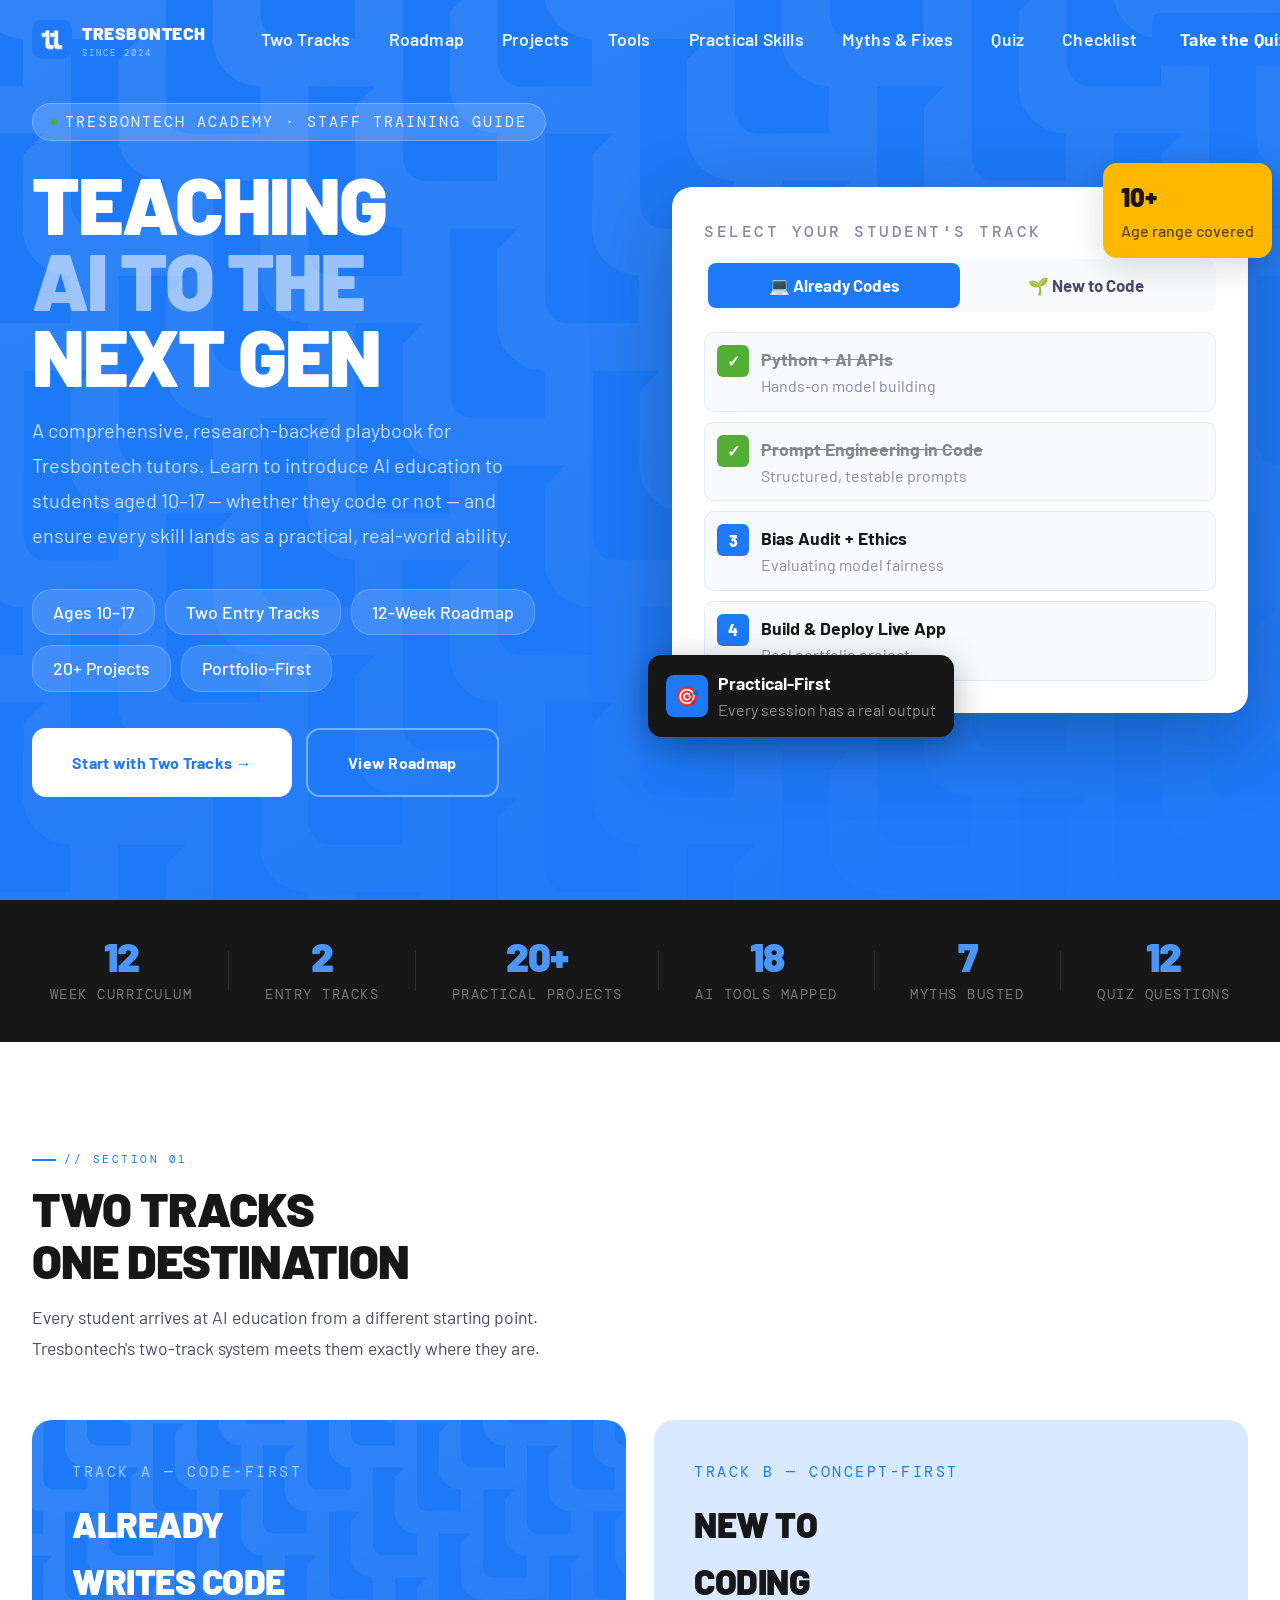
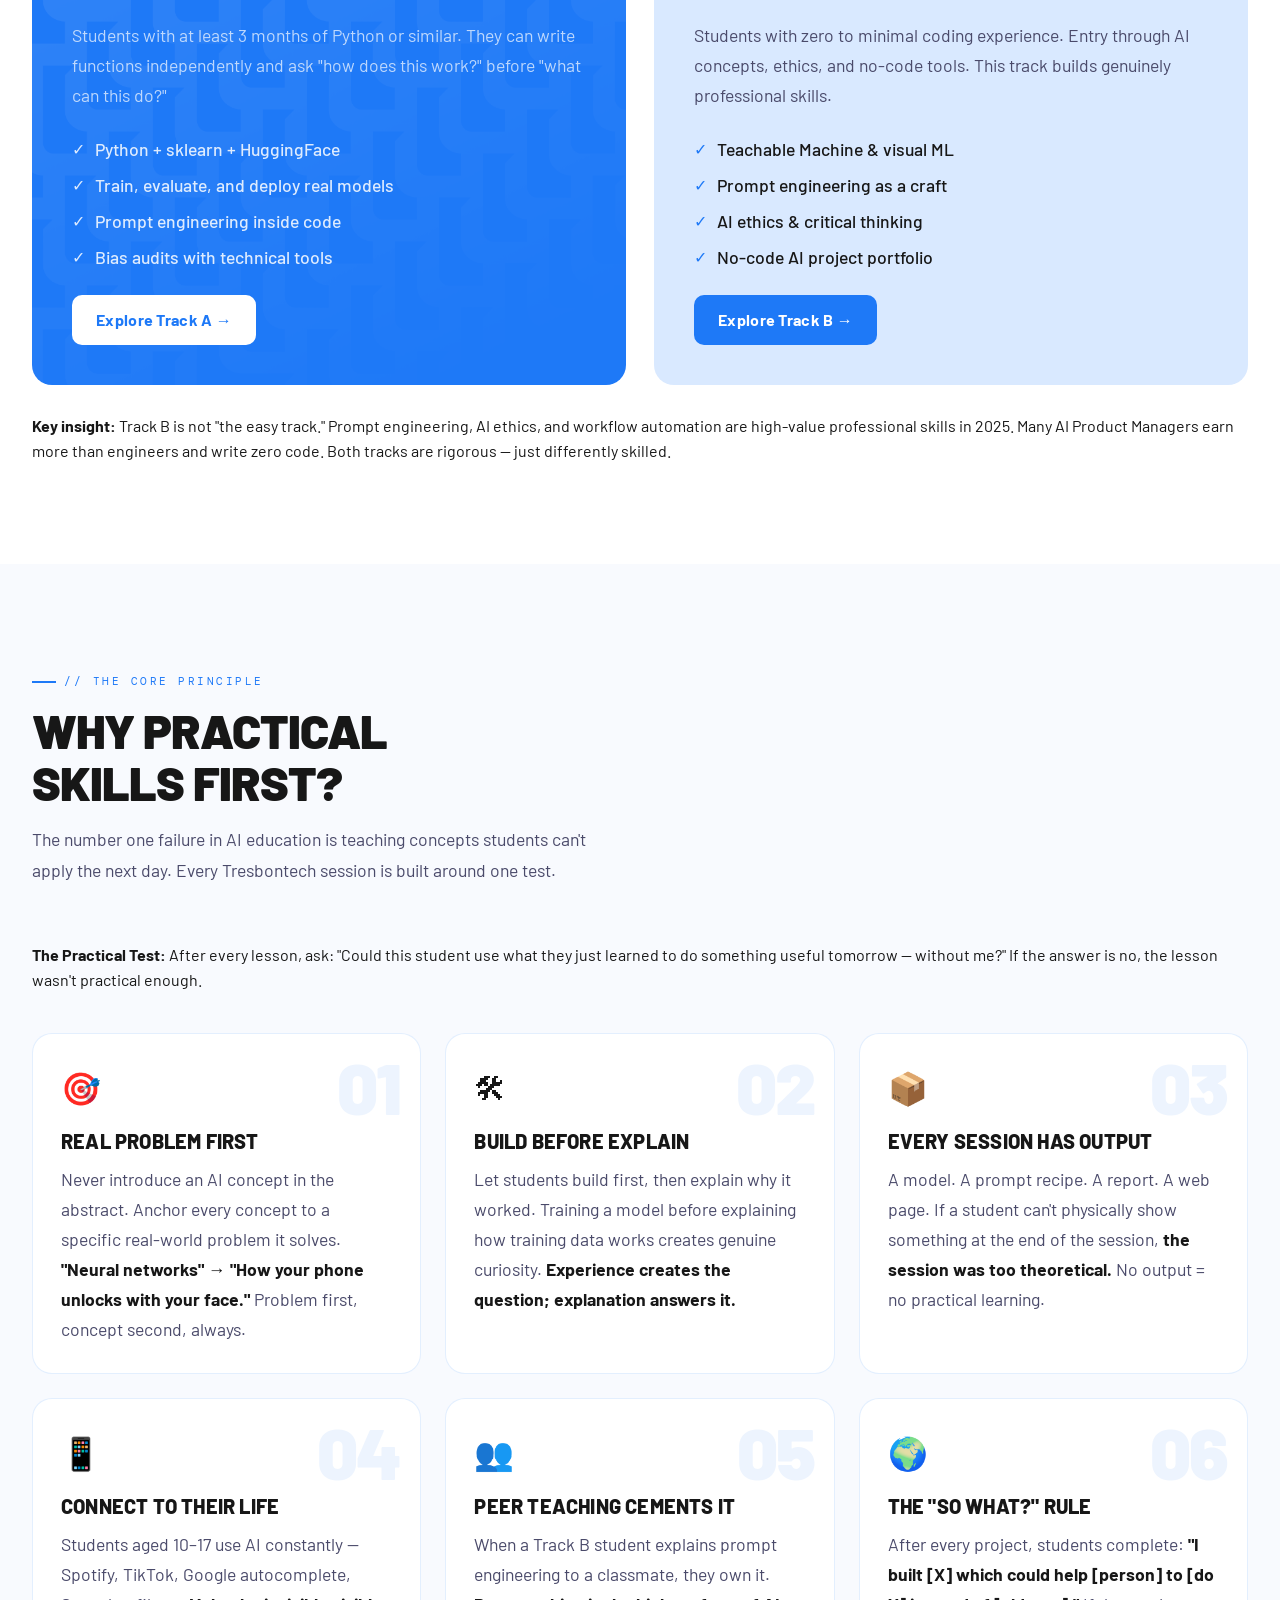
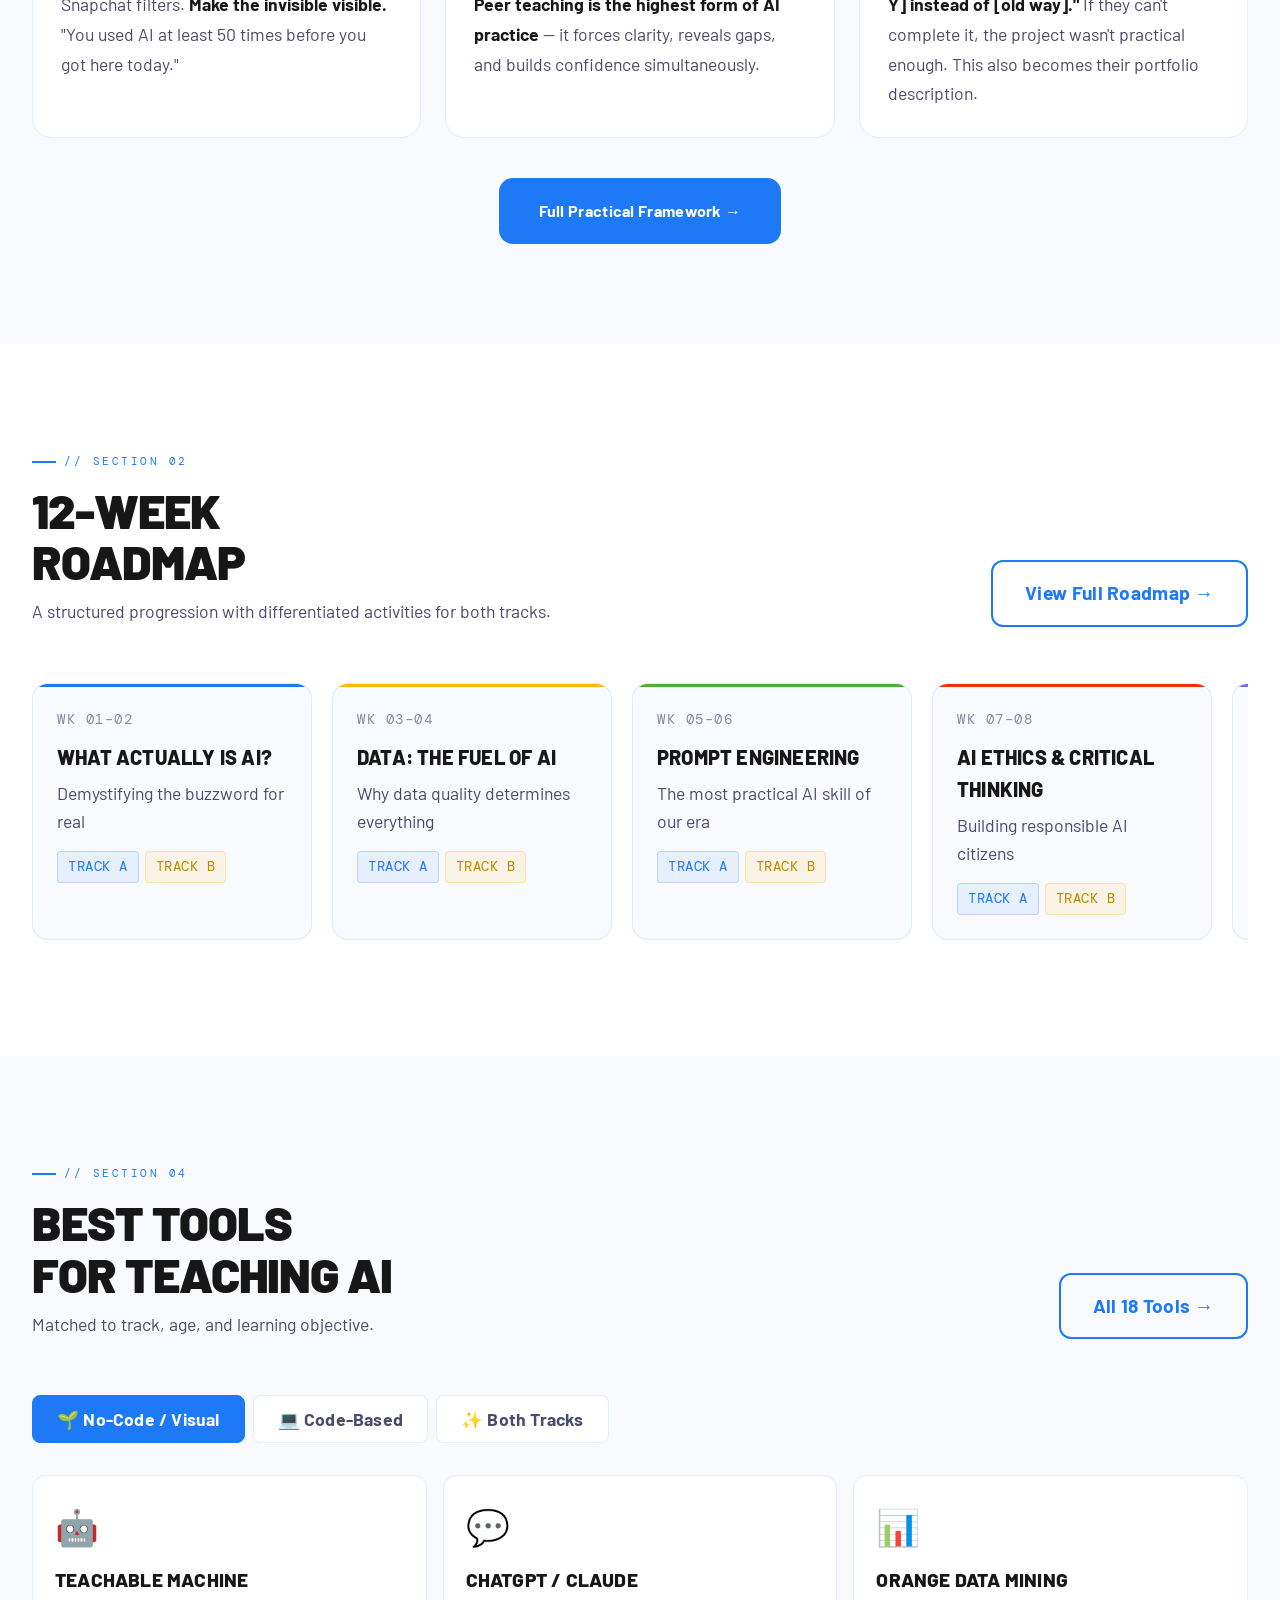
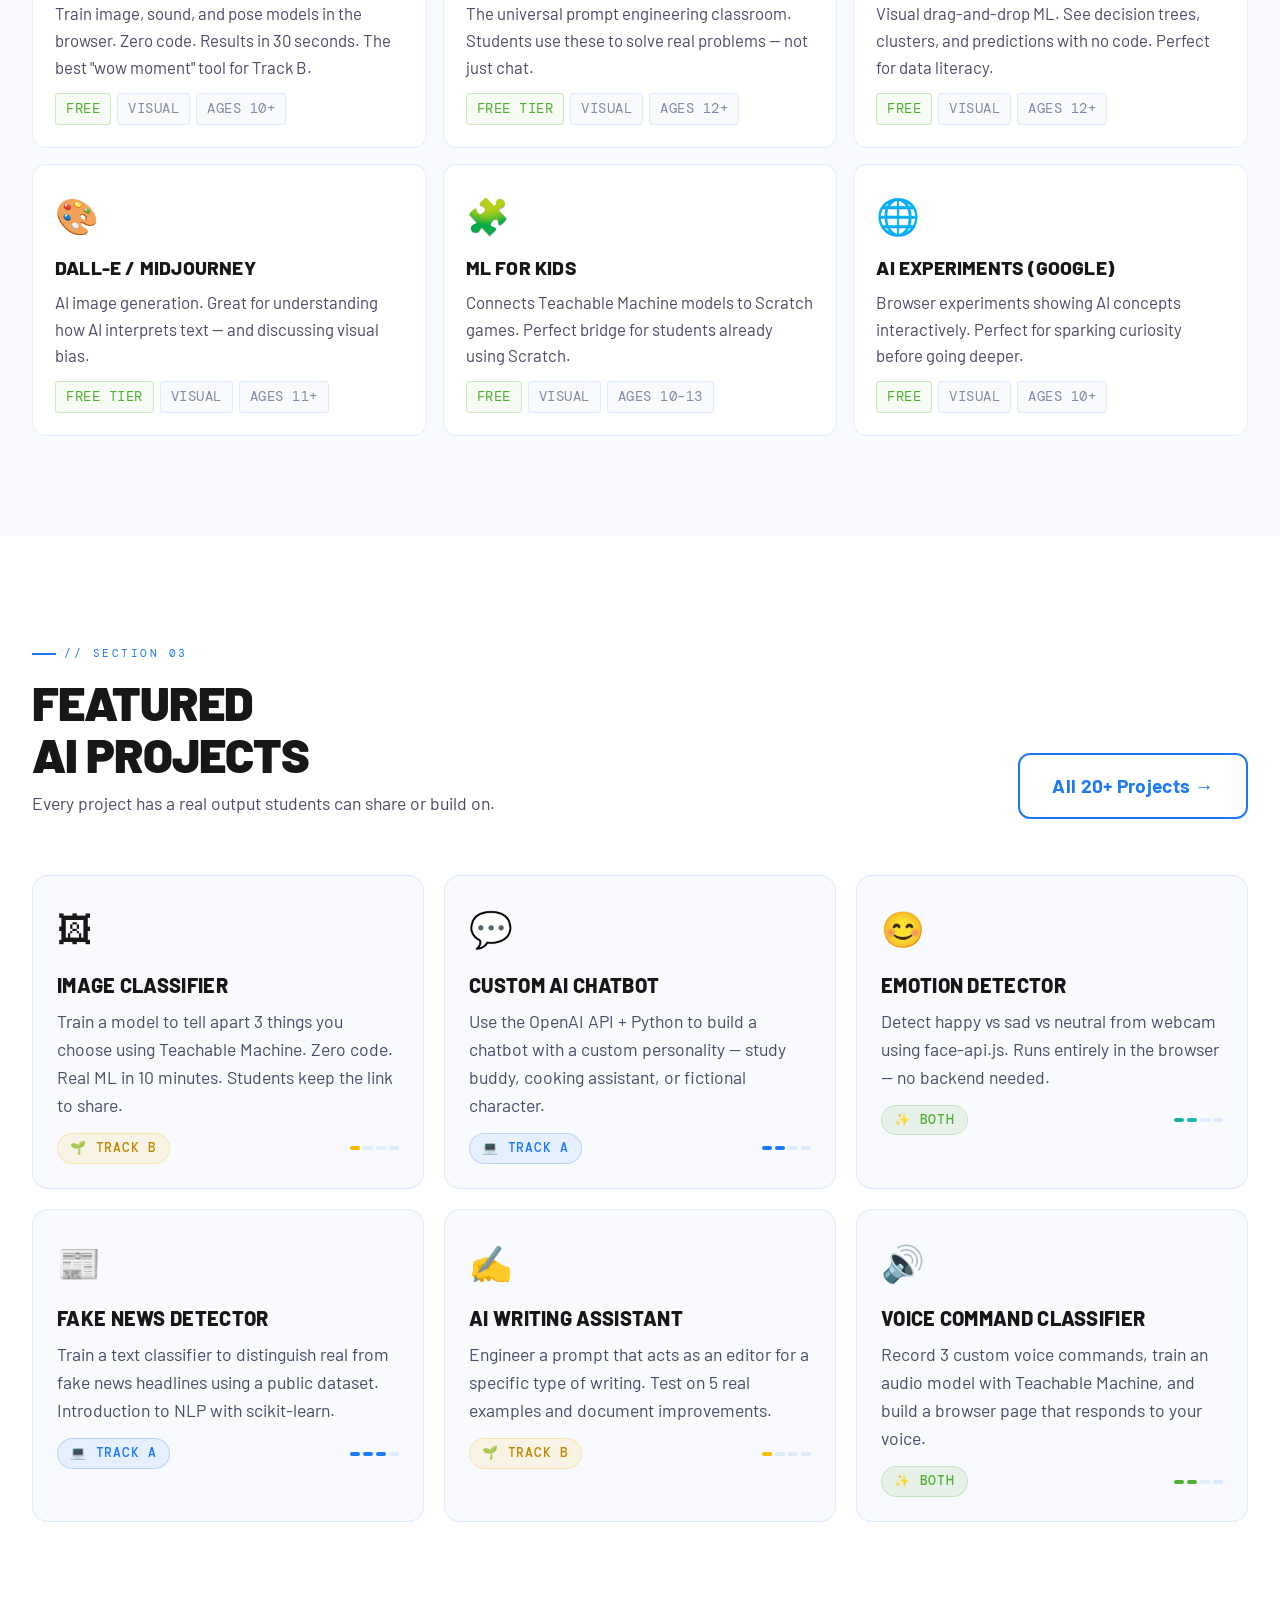
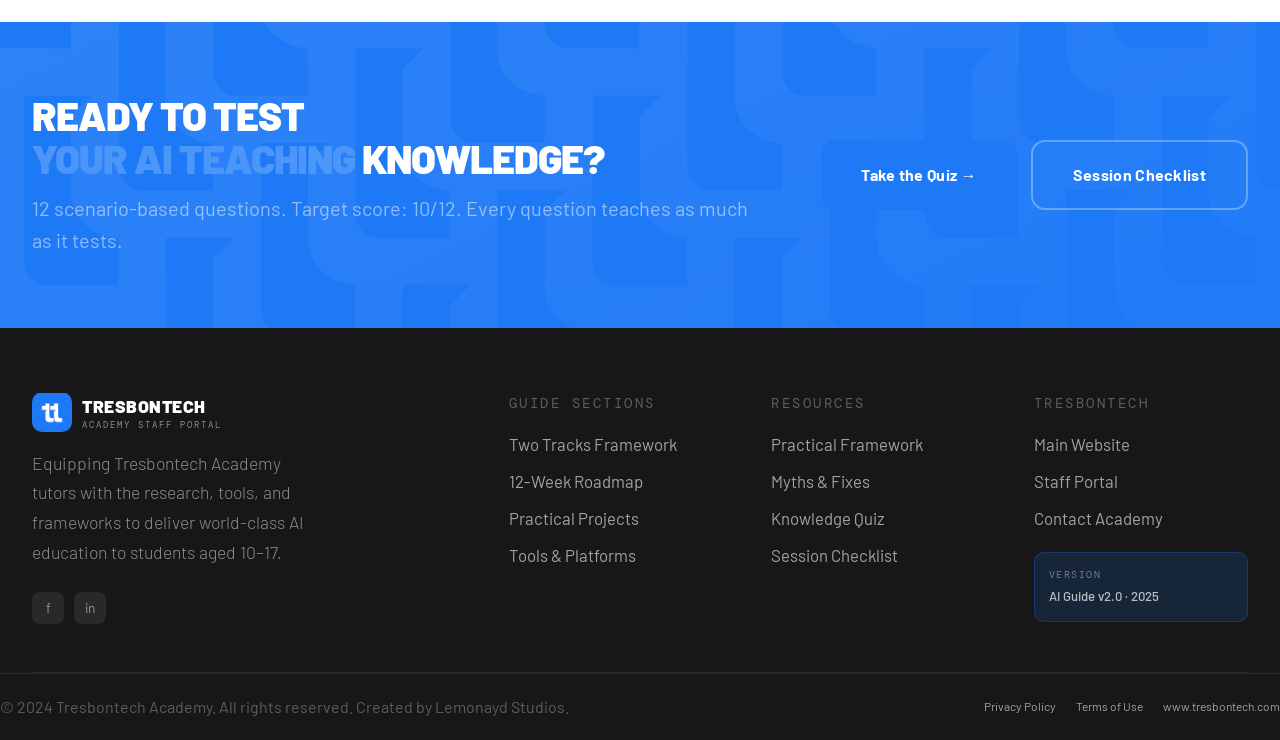
==== commit aebfff4a: "Update branding: increase fonts, new logo/backgrounds, transparent navbar" ====
--- a/index.html
+++ b/index.html
@@ -8,6 +8,7 @@
 <link href="https://fonts.googleapis.com/css2?family=Barlow:ital,wght@0,300;0,400;0,500;0,600;0,700;0,800;0,900;1,300&family=DM+Mono:wght@400;500&display=swap" rel="stylesheet">
 <link rel="stylesheet" href="css/brand.css">
 <link rel="stylesheet" href="css/home.css">
+<link rel="icon" type="image/png" href="assets/Logo.png">
 </head>
 <body>
 
--- a/css/brand.css
+++ b/css/brand.css
@@ -64,47 +64,52 @@
   letter-spacing: -0.5px;
 }
 .display {
-  font-size: clamp(3rem, 6vw, 5.5rem);
+  font-size: clamp(5rem, 8vw, 3.5rem);
   font-weight: 900;
   text-transform: uppercase;
   letter-spacing: -2px;
   line-height: 0.95;
 }
-.heading-xl { font-size: clamp(2.4rem, 5vw, 4rem); font-weight: 900; text-transform: uppercase; letter-spacing: -1px; }
-.heading-lg { font-size: clamp(1.8rem, 3.5vw, 2.8rem); font-weight: 800; text-transform: uppercase; }
-.heading-md { font-size: clamp(1.2rem, 2.5vw, 1.8rem); font-weight: 700; }
-.heading-sm { font-size: 1.05rem; font-weight: 700; }
+.heading-xl { font-size: clamp(3rem, 6vw, 2.2rem); font-weight: 900; text-transform: uppercase; letter-spacing: -1px; }
+.heading-lg { font-size: clamp(2.4rem, 4.5vw, 3.6rem); font-weight: 800; text-transform: uppercase; }
+.heading-md { font-size: clamp(1.7rem, 3.5vw, 2.4rem); font-weight: 700; }
+.heading-sm { font-size: 1.4rem; font-weight: 700; }
 .label {
   font-family: 'DM Mono', monospace;
-  font-size: 0.68rem; letter-spacing: 2.5px;
+  font-size: 0.95rem; letter-spacing: 2.5px;
   text-transform: uppercase; font-weight: 500;
 }
-.body-lg { font-size: 1.05rem; font-weight: 400; line-height: 1.75; }
-.body-md { font-size: 0.9rem; font-weight: 400; line-height: 1.7; }
-.body-sm { font-size: 0.8rem; font-weight: 400; line-height: 1.65; }
+.body-lg { font-size: 1.35rem; font-weight: 400; line-height: 1.75; }
+.body-md { font-size: 1.2rem; font-weight: 400; line-height: 1.7; }
+.body-sm { font-size: 1.05rem; font-weight: 400; line-height: 1.65; }
 
 /* ─── BRAND PATTERN ─── */
 .brand-pattern {
-  background-image: url("data:image/svg+xml,%3Csvg xmlns='http://www.w3.org/2000/svg' width='60' height='60'%3E%3Crect x='8' y='8' width='12' height='4' rx='1' fill='%231E79F7' opacity='.08'/%3E%3Crect x='8' y='14' width='4' height='12' rx='1' fill='%231E79F7' opacity='.08'/%3E%3Crect x='38' y='8' width='12' height='4' rx='1' fill='%231E79F7' opacity='.08'/%3E%3Crect x='46' y='14' width='4' height='12' rx='1' fill='%231E79F7' opacity='.08'/%3E%3Crect x='8' y='38' width='4' height='12' rx='1' fill='%231E79F7' opacity='.08'/%3E%3Crect x='8' y='46' width='12' height='4' rx='1' fill='%231E79F7' opacity='.08'/%3E%3Crect x='38' y='46' width='12' height='4' rx='1' fill='%231E79F7' opacity='.08'/%3E%3Crect x='46' y='38' width='4' height='12' rx='1' fill='%231E79F7' opacity='.08'/%3E%3C/svg%3E");
+  background-image: url("../assets/Studio.png");
+  background-size: cover;
+  background-position: center;
 }
 .brand-pattern-blue {
-  background-image: url("data:image/svg+xml,%3Csvg xmlns='http://www.w3.org/2000/svg' width='60' height='60'%3E%3Crect x='8' y='8' width='12' height='4' rx='1' fill='%23ffffff' opacity='.08'/%3E%3Crect x='8' y='14' width='4' height='12' rx='1' fill='%23ffffff' opacity='.08'/%3E%3Crect x='38' y='8' width='12' height='4' rx='1' fill='%23ffffff' opacity='.08'/%3E%3Crect x='46' y='14' width='4' height='12' rx='1' fill='%23ffffff' opacity='.08'/%3E%3Crect x='8' y='38' width='4' height='12' rx='1' fill='%23ffffff' opacity='.08'/%3E%3Crect x='8' y='46' width='12' height='4' rx='1' fill='%23ffffff' opacity='.08'/%3E%3Crect x='38' y='46' width='12' height='4' rx='1' fill='%23ffffff' opacity='.08'/%3E%3Crect x='46' y='38' width='4' height='12' rx='1' fill='%23ffffff' opacity='.08'/%3E%3C/svg%3E");
+  background-image: url("../assets/Studio.png");
+  background-size: cover;
+  background-position: center;
 }
 
 /* ─── LOGO MARK SVG ─── */
 .tt-logo-mark {
   width: 40px; height: 40px;
-  background: var(--blue);
+  background: transparent;
   border-radius: 10px;
   display: inline-flex; align-items: center; justify-content: center;
   flex-shrink: 0;
-}
-.tt-logo-mark svg { width: 22px; height: 22px; }
+  overflow: hidden;
+}
+.tt-logo-mark svg, .tt-logo-mark img { display: block; }
 .tt-logo-mark-lg {
   width: 56px; height: 56px;
   border-radius: 14px;
 }
-.tt-logo-mark-lg svg { width: 30px; height: 30px; }
+.tt-logo-mark-lg svg, .tt-logo-mark-lg img { width: 30px; height: 30px; display: block; }
 .tt-wordmark {
   font-weight: 900; font-size: 1.1rem;
   letter-spacing: 0.5px; text-transform: uppercase;
@@ -119,28 +124,43 @@
 
 /* ─── NAVBAR ─── */
 .navbar {
-  position: sticky; top: 0; z-index: 500;
+  position: fixed; top: 0; left: 0; right: 0; z-index: 500;
+  background: transparent;
+  backdrop-filter: none;
+  border-bottom: 1px solid transparent;
+  height: 80px;
+  display: flex; align-items: center;
+  transition: background 0.3s ease, border-bottom 0.3s ease, backdrop-filter 0.3s ease;
+}
+.navbar.scrolled {
   background: rgba(255,255,255,0.92);
   backdrop-filter: blur(20px);
   border-bottom: 1px solid var(--border);
-  height: 68px;
-  display: flex; align-items: center;
 }
 .navbar-inner {
   max-width: 1280px; margin: 0 auto;
   padding: 0 32px; width: 100%;
   display: flex; align-items: center; gap: 0;
 }
+
+/* Transparent State Colors */
+.navbar:not(.scrolled) .nav-link { color: rgba(255,255,255,0.9); }
+.navbar:not(.scrolled) .nav-link:hover { color: white; background: rgba(255,255,255,0.15); }
+.navbar:not(.scrolled) .nav-link.active { color: white; background: rgba(255,255,255,0.2); }
+.navbar:not(.scrolled) .tt-wordmark { color: white; }
+.navbar:not(.scrolled) .tt-since { color: rgba(255,255,255,0.6); }
+.navbar:not(.scrolled) .nav-hamburger span { background: white; }
+
 .nav-brand {
   display: flex; align-items: center; gap: 10px;
   margin-right: 40px;
 }
 .nav-links {
-  display: flex; gap: 4px; flex: 1;
+  display: flex; gap: 8px; flex: 1;
 }
 .nav-link {
-  font-size: 0.82rem; font-weight: 600;
-  padding: 7px 14px; border-radius: 8px;
+  font-size: 1.1rem; font-weight: 600;
+  padding: 10px 15px; border-radius: 8px;
   color: var(--text-mid); transition: var(--transition);
   white-space: nowrap; letter-spacing: 0.2px;
 }
@@ -149,29 +169,29 @@
 .nav-cta {
   margin-left: auto;
   background: var(--blue); color: white;
-  font-size: 0.8rem; font-weight: 700;
-  padding: 8px 20px; border-radius: 8px;
+  font-size: 1.1rem; font-weight: 700;
+  padding: 12px 28px; border-radius: 8px;
   transition: var(--transition); white-space: nowrap;
   letter-spacing: 0.3px;
 }
 .nav-cta:hover { background: var(--blue-dark); transform: translateY(-1px); box-shadow: var(--shadow); }
 .nav-hamburger {
-  display: none; flex-direction: column; gap: 5px;
+  display: none; flex-direction: column; gap: 6px;
   padding: 8px; margin-left: auto;
   background: none; border: none; cursor: pointer;
 }
 .nav-hamburger span {
-  width: 22px; height: 2px; background: var(--text);
+  width: 26px; height: 3px; background: var(--text);
   border-radius: 2px; transition: var(--transition);
   display: block;
 }
 
 /* ─── BUTTONS ─── */
 .btn {
-  display: inline-flex; align-items: center; gap: 8px;
+  display: inline-flex; align-items: center; gap: 10px;
   font-family: 'Barlow', sans-serif;
-  font-weight: 700; font-size: 0.9rem;
-  padding: 12px 24px; border-radius: 10px;
+  font-weight: 700; font-size: 1.2rem;
+  padding: 16px 32px; border-radius: 12px;
   border: none; cursor: pointer;
   transition: var(--transition); letter-spacing: 0.3px;
   white-space: nowrap;
@@ -184,9 +204,9 @@
 .btn-white:hover { background: var(--azure); transform: translateY(-2px); box-shadow: 0 8px 32px rgba(0,0,0,0.15); }
 .btn-dark { background: var(--black); color: white; }
 .btn-dark:hover { background: #2a2a2a; transform: translateY(-2px); }
-.btn-sm { font-size: 0.78rem; padding: 8px 16px; border-radius: 8px; }
-.btn-lg { font-size: 1rem; padding: 15px 32px; border-radius: 12px; }
-.btn-icon { padding: 10px; border-radius: 8px; }
+.btn-sm { font-size: 1.0rem; padding: 12px 24px; border-radius: 10px; }
+.btn-lg { font-size: 1rem; padding: 20px 40px; border-radius: 14px; }
+.btn-icon { padding: 12px; border-radius: 10px; }
 
 /* ─── SECTION LAYOUT ─── */
 .section { padding: 80px 0; }
@@ -208,7 +228,7 @@
 .section-eyebrow-center::before { display: none; }
 .section-eyebrow-center::after { content: ''; width: 24px; height: 2px; background: var(--blue); }
 .section-title { color: var(--black); margin-bottom: 16px; }
-.section-intro { color: var(--text-mid); max-width: 560px; font-size: 1rem; line-height: 1.75; font-weight: 400; }
+.section-intro { color: var(--text-mid); max-width: 560px; font-size: 1.1rem; line-height: 1.75; font-weight: 400; }
 .section-intro-center { margin: 0 auto; text-align: center; }
 
 /* ─── CARDS ─── */
@@ -227,8 +247,8 @@
 .badge {
   display: inline-flex; align-items: center;
   font-family: 'DM Mono', monospace;
-  font-size: 0.62rem; font-weight: 500;
-  padding: 3px 10px; border-radius: 20px;
+  font-size: 0.8rem; font-weight: 500;
+  padding: 4px 12px; border-radius: 20px;
   letter-spacing: 0.8px; text-transform: uppercase;
 }
 .badge-blue { background: var(--blue-pale); color: var(--blue); border: 1px solid var(--border-mid); }
@@ -252,7 +272,7 @@
   position: absolute; bottom: calc(100% + 6px); left: 50%;
   transform: translateX(-50%);
   background: var(--black); color: white;
-  font-size: 0.72rem; padding: 5px 10px; border-radius: 6px;
+  font-size: 0.9rem; padding: 6px 12px; border-radius: 6px;
   white-space: nowrap; pointer-events: none; z-index: 100;
 }
 
@@ -268,26 +288,26 @@
   border-bottom: 1px solid rgba(255,255,255,0.08);
 }
 .footer-brand-desc {
-  color: rgba(255,255,255,0.5); font-size: 0.85rem;
+  color: rgba(255,255,255,0.5); font-size: 1.1rem;
   line-height: 1.7; margin: 16px 0 24px; font-weight: 300;
   max-width: 280px;
 }
 .footer-col-title {
   font-family: 'DM Mono', monospace;
-  font-size: 0.65rem; letter-spacing: 2.5px;
+  font-size: 0.9rem; letter-spacing: 2.5px;
   text-transform: uppercase; color: rgba(255,255,255,0.3);
   margin-bottom: 16px;
 }
 .footer-links { display: flex; flex-direction: column; gap: 10px; }
 .footer-link {
-  font-size: 0.85rem; color: rgba(255,255,255,0.6);
+  font-size: 1.05rem; color: rgba(255,255,255,0.6);
   transition: color 0.2s; font-weight: 400;
 }
 .footer-link:hover { color: var(--blue-light); }
 .footer-bottom {
   display: flex; align-items: center; justify-content: space-between;
   padding: 20px 0;
-  font-size: 0.75rem; color: rgba(255,255,255,0.3);
+  font-size: 1.0rem; color: rgba(255,255,255,0.3);
 }
 .footer-bottom-links { display: flex; gap: 20px; }
 
--- a/css/home.css
+++ b/css/home.css
@@ -5,8 +5,10 @@
 /* HERO */
 .hero {
   background: var(--blue);
-  background-image: url("data:image/svg+xml,%3Csvg xmlns='http://www.w3.org/2000/svg' width='60' height='60'%3E%3Crect x='8' y='8' width='12' height='4' rx='1' fill='%23ffffff' opacity='.07'/%3E%3Crect x='8' y='14' width='4' height='12' rx='1' fill='%23ffffff' opacity='.07'/%3E%3Crect x='38' y='8' width='12' height='4' rx='1' fill='%23ffffff' opacity='.07'/%3E%3Crect x='46' y='14' width='4' height='12' rx='1' fill='%23ffffff' opacity='.07'/%3E%3Crect x='8' y='38' width='4' height='12' rx='1' fill='%23ffffff' opacity='.07'/%3E%3Crect x='8' y='46' width='12' height='4' rx='1' fill='%23ffffff' opacity='.07'/%3E%3Crect x='38' y='46' width='12' height='4' rx='1' fill='%23ffffff' opacity='.07'/%3E%3Crect x='46' y='38' width='4' height='12' rx='1' fill='%23ffffff' opacity='.07'/%3E%3C/svg%3E");
-  min-height: 92vh;
+  background-image: url("../assets/Studio.png");
+  background-size: cover;
+  background-position: center;
+  min-height: 100vh;
   display: flex; align-items: center;
   position: relative; overflow: hidden;
   padding: 80px 0;
@@ -21,25 +23,28 @@
   display: inline-flex; align-items: center; gap: 8px;
   background: rgba(255,255,255,0.15);
   border: 1px solid rgba(255,255,255,0.25);
-  border-radius: 20px; padding: 5px 16px;
-  font-family: 'DM Mono', monospace;
-  font-size: 0.68rem; letter-spacing: 2px; text-transform: uppercase;
+  border-radius: 20px; padding: 6px 18px;
+  font-family: 'DM Mono', monospace;
+  font-size: 0.95rem; letter-spacing: 2px; text-transform: uppercase;
   color: rgba(255,255,255,0.9); margin-bottom: 24px;
 }
 .hero-dot { width: 6px; height: 6px; border-radius: 50%; background: #52AF33; animation: pulse 2s ease-in-out infinite; }
-.hero-title { color: white; text-transform: uppercase; margin-bottom: 20px; letter-spacing: -2px; }
+.hero-title {
+  color: white; text-transform: uppercase; margin-bottom: 20px;
+  letter-spacing: -2px; max-width: 520px;
+}
 .hero-title span { color: rgba(255,255,255,0.55); }
 .hero-sub {
   color: rgba(255,255,255,0.75);
-  font-size: 1.05rem; line-height: 1.75;
+  font-size: 1.25rem; line-height: 1.75;
   font-weight: 400; max-width: 500px; margin-bottom: 36px;
 }
 .hero-tags { display: flex; gap: 10px; flex-wrap: wrap; margin-bottom: 36px; }
 .hero-tag {
   background: rgba(255,255,255,0.12);
   border: 1px solid rgba(255,255,255,0.2);
-  color: white; font-size: 0.8rem;
-  padding: 5px 14px; border-radius: 20px; font-weight: 500;
+  color: white; font-size: 1.1rem;
+  padding: 8px 20px; border-radius: 20px; font-weight: 500;
 }
 .hero-btns { display: flex; gap: 14px; flex-wrap: wrap; }
 
@@ -50,15 +55,15 @@
   padding: 32px; box-shadow: 0 24px 80px rgba(0,0,0,0.25);
   position: relative; z-index: 2;
 }
-.hcm-eyebrow { font-size: 0.7rem; color: var(--text-mid); margin-bottom: 14px; }
+.hcm-eyebrow { font-size: 1.0rem; color: var(--text-mid); margin-bottom: 14px; }
 .hcm-track-switch {
   display: flex; border-radius: 10px;
   background: var(--bg); padding: 4px;
   margin-bottom: 20px;
 }
 .hcm-track-btn {
-  flex: 1; padding: 8px 12px; border-radius: 8px;
-  font-size: 0.8rem; font-weight: 700; background: none;
+  flex: 1; padding: 12px 16px; border-radius: 8px;
+  font-size: 1.05rem; font-weight: 700; background: none;
   color: var(--text-mid); transition: var(--transition);
   text-align: center;
 }
@@ -70,15 +75,15 @@
   border: 1px solid var(--border);
 }
 .hcm-step-num {
-  width: 24px; height: 24px; border-radius: 6px;
+  width: 32px; height: 32px; border-radius: 6px;
   background: var(--blue); color: white;
-  font-size: 0.7rem; font-weight: 800;
+  font-size: 1.0rem; font-weight: 800;
   display: flex; align-items: center; justify-content: center;
   flex-shrink: 0;
 }
 .hcm-step-content { flex: 1; }
-.hcm-step-title { font-size: 0.82rem; font-weight: 700; color: var(--black); }
-.hcm-step-sub { font-size: 0.73rem; color: var(--text-light); }
+.hcm-step-title { font-size: 1.1rem; font-weight: 700; color: var(--black); }
+.hcm-step-sub { font-size: 1.0rem; color: var(--text-light); }
 .hcm-step.done .hcm-step-num { background: var(--green); }
 .hcm-step.done .hcm-step-title { text-decoration: line-through; opacity: 0.5; }
 
@@ -88,17 +93,17 @@
   padding: 14px 18px; box-shadow: 0 8px 32px rgba(0,0,0,0.15);
   z-index: 3;
 }
-.hero-float-1 strong { display: block; font-size: 1.4rem; font-weight: 900; color: var(--black); }
-.hero-float-1 span { font-size: 0.72rem; color: rgba(23,23,23,0.7); font-weight: 500; }
+.hero-float-1 strong { display: block; font-size: 1.6rem; font-weight: 900; color: var(--black); }
+.hero-float-1 span { font-size: 1.0rem; color: rgba(23,23,23,0.7); font-weight: 500; }
 .hero-float-2 {
   position: absolute; bottom: -24px; left: -24px;
   background: var(--black); border-radius: 14px;
   padding: 14px 18px; box-shadow: 0 8px 32px rgba(0,0,0,0.3);
   z-index: 3; display: flex; align-items: center; gap: 10px;
 }
-.hero-float-2 strong { font-size: 0.88rem; color: white; }
-.hero-float-2 small { font-size: 0.72rem; color: rgba(255,255,255,0.5); display: block; }
-.hf2-icon { width: 36px; height: 36px; background: var(--blue); border-radius: 8px; display: flex; align-items: center; justify-content: center; font-size: 1rem; }
+.hero-float-2 strong { font-size: 1.1rem; color: white; }
+.hero-float-2 small { font-size: 1.0rem; color: rgba(255,255,255,0.5); display: block; }
+.hf2-icon { width: 42px; height: 42px; background: var(--blue); border-radius: 8px; display: flex; align-items: center; justify-content: center; font-size: 1.2rem; }
 
 /* STATS STRIP */
 .stats-strip {
@@ -112,14 +117,14 @@
 }
 .stat-item { text-align: center; padding: 8px 16px; }
 .stat-num {
-  font-size: 2rem; font-weight: 900; color: white;
+  font-size: 2.5rem; font-weight: 900; color: white;
   letter-spacing: -1px; line-height: 1;
   display: block; margin-bottom: 4px;
 }
 .stat-num span { color: var(--blue-light); }
 .stat-label {
   font-family: 'DM Mono', monospace;
-  font-size: 0.62rem; letter-spacing: 1.5px;
+  font-size: 0.9rem; letter-spacing: 1.5px;
   text-transform: uppercase; color: rgba(255,255,255,0.4);
 }
 .stat-divider {
@@ -135,36 +140,38 @@
 }
 .track-feature-card.track-a {
   background: var(--blue);
-  background-image: url("data:image/svg+xml,%3Csvg xmlns='http://www.w3.org/2000/svg' width='60' height='60'%3E%3Crect x='8' y='8' width='12' height='4' rx='1' fill='%23ffffff' opacity='.07'/%3E%3Crect x='8' y='14' width='4' height='12' rx='1' fill='%23ffffff' opacity='.07'/%3E%3Crect x='38' y='8' width='12' height='4' rx='1' fill='%23ffffff' opacity='.07'/%3E%3Crect x='46' y='14' width='4' height='12' rx='1' fill='%23ffffff' opacity='.07'/%3E%3Crect x='8' y='38' width='4' height='12' rx='1' fill='%23ffffff' opacity='.07'/%3E%3Crect x='8' y='46' width='12' height='4' rx='1' fill='%23ffffff' opacity='.07'/%3E%3Crect x='38' y='46' width='12' height='4' rx='1' fill='%23ffffff' opacity='.07'/%3E%3Crect x='46' y='38' width='4' height='12' rx='1' fill='%23ffffff' opacity='.07'/%3E%3C/svg%3E");
+  background-image: url("../assets/Studio.png");
+  background-size: cover;
+  background-position: center;
 }
 .track-feature-card.track-b { background: var(--azure); }
 .tfc-label {
   font-family: 'DM Mono', monospace;
-  font-size: 0.65rem; letter-spacing: 2.5px; text-transform: uppercase;
+  font-size: 0.95rem; letter-spacing: 2.5px; text-transform: uppercase;
   margin-bottom: 12px;
 }
 .track-a .tfc-label { color: rgba(255,255,255,0.6); }
 .track-b .tfc-label { color: var(--blue); }
-.tfc-title { font-size: 1.8rem; font-weight: 900; text-transform: uppercase; margin-bottom: 12px; letter-spacing: -0.5px; }
+.tfc-title { font-size: 2.2rem; font-weight: 900; text-transform: uppercase; margin-bottom: 12px; letter-spacing: -0.5px; }
 .track-a .tfc-title { color: white; }
 .track-b .tfc-title { color: var(--black); }
-.tfc-sub { font-size: 0.88rem; line-height: 1.7; font-weight: 400; margin-bottom: 24px; }
+.tfc-sub { font-size: 1.1rem; line-height: 1.7; font-weight: 400; margin-bottom: 24px; }
 .track-a .tfc-sub { color: rgba(255,255,255,0.7); }
 .track-b .tfc-sub { color: var(--text-mid); }
 .tfc-who {
-  border-radius: 10px; padding: 14px 16px;
-  font-size: 0.82rem; line-height: 1.6;
+  border-radius: 10px; padding: 16px 20px;
+  font-size: 1.1rem; line-height: 1.6;
 }
 .track-a .tfc-who { background: rgba(255,255,255,0.12); color: rgba(255,255,255,0.85); }
 .track-b .tfc-who { background: white; color: var(--text-mid); }
 .tfc-items { margin-top: 20px; display: flex; flex-direction: column; gap: 8px; }
 .tfc-item {
   display: flex; gap: 10px; align-items: center;
-  font-size: 0.83rem; font-weight: 500;
+  font-size: 1.1rem; font-weight: 500;
 }
 .track-a .tfc-item { color: rgba(255,255,255,0.85); }
 .track-b .tfc-item { color: var(--text); }
-.tfc-check { font-size: 0.75rem; }
+.tfc-check { font-size: 1.0rem; }
 
 /* WHY PRACTICAL */
 .why-practical { background: var(--bg); padding: 100px 0; }
@@ -177,19 +184,21 @@
 }
 .practical-card:hover { box-shadow: var(--shadow-lg); border-color: var(--blue); transform: translateY(-4px); }
 .pc-num {
-  font-size: 3.5rem; font-weight: 900; line-height: 1;
+  font-size: 4.5rem; font-weight: 900; line-height: 1;
   color: var(--blue-pale); letter-spacing: -2px;
   position: absolute; top: 16px; right: 20px;
 }
-.pc-icon { font-size: 1.6rem; margin-bottom: 12px; }
-.pc-title { font-size: 0.95rem; font-weight: 800; margin-bottom: 8px; text-transform: uppercase; letter-spacing: 0.2px; }
-.pc-body { font-size: 0.83rem; color: var(--text-mid); line-height: 1.7; font-weight: 400; }
+.pc-icon { font-size: 2.0rem; margin-bottom: 12px; }
+.pc-title { font-size: 1.25rem; font-weight: 800; margin-bottom: 8px; text-transform: uppercase; letter-spacing: 0.2px; }
+.pc-body { font-size: 1.1rem; color: var(--text-mid); line-height: 1.7; font-weight: 400; }
 .pc-body strong { color: var(--text); font-weight: 700; }
 
 /* CTA BAND */
 .cta-band {
   background: var(--black);
-  background-image: url("data:image/svg+xml,%3Csvg xmlns='http://www.w3.org/2000/svg' width='60' height='60'%3E%3Crect x='8' y='8' width='12' height='4' rx='1' fill='%23ffffff' opacity='.04'/%3E%3Crect x='8' y='14' width='4' height='12' rx='1' fill='%23ffffff' opacity='.04'/%3E%3Crect x='38' y='8' width='12' height='4' rx='1' fill='%23ffffff' opacity='.04'/%3E%3Crect x='46' y='14' width='4' height='12' rx='1' fill='%23ffffff' opacity='.04'/%3E%3Crect x='8' y='38' width='4' height='12' rx='1' fill='%23ffffff' opacity='.04'/%3E%3Crect x='8' y='46' width='12' height='4' rx='1' fill='%23ffffff' opacity='.04'/%3E%3Crect x='38' y='46' width='12' height='4' rx='1' fill='%23ffffff' opacity='.04'/%3E%3Crect x='46' y='38' width='4' height='12' rx='1' fill='%23ffffff' opacity='.04'/%3E%3C/svg%3E");
+  background-image: url("../assets/Studio.png");
+  background-size: cover;
+  background-position: center;
   padding: 72px 0;
 }
 .cta-band-inner {
@@ -197,9 +206,9 @@
   display: flex; align-items: center; gap: 64px;
 }
 .cta-band-text { flex: 1; }
-.cta-band-title { color: white; font-size: clamp(1.8rem, 3.5vw, 2.8rem); font-weight: 900; text-transform: uppercase; margin-bottom: 12px; letter-spacing: -1px; }
+.cta-band-title { color: white; font-size: clamp(2.5rem, 5vw, 2.0rem); font-weight: 900; text-transform: uppercase; margin-bottom: 12px; letter-spacing: -1px; }
 .cta-band-title span { color: var(--blue-light); }
-.cta-band-sub { color: rgba(255,255,255,0.5); font-size: 0.95rem; font-weight: 400; }
+.cta-band-sub { color: rgba(255,255,255,0.5); font-size: 1.25rem; font-weight: 400; }
 .cta-band-actions { display: flex; gap: 14px; flex-shrink: 0; flex-wrap: wrap; }
 
 /* ROADMAP PREVIEW */
@@ -221,13 +230,13 @@
   position: absolute; top: 0; left: 0; right: 0; height: 3px;
   background: var(--rc-color, var(--blue));
 }
-.rc-week { font-family: 'DM Mono', monospace; font-size: 0.62rem; color: var(--text-light); letter-spacing: 1.5px; text-transform: uppercase; margin-bottom: 10px; }
-.rc-title { font-size: 0.95rem; font-weight: 800; text-transform: uppercase; margin-bottom: 6px; letter-spacing: 0.2px; }
-.rc-short { font-size: 0.8rem; color: var(--text-mid); margin-bottom: 16px; }
+.rc-week { font-family: 'DM Mono', monospace; font-size: 0.9rem; color: var(--text-light); letter-spacing: 1.5px; text-transform: uppercase; margin-bottom: 10px; }
+.rc-title { font-size: 1.25rem; font-weight: 800; text-transform: uppercase; margin-bottom: 6px; letter-spacing: 0.2px; }
+.rc-short { font-size: 1.1rem; color: var(--text-mid); margin-bottom: 16px; }
 .rc-tracks { display: flex; gap: 6px; }
 .rc-track-badge {
   font-family: 'DM Mono', monospace;
-  font-size: 0.6rem; padding: 3px 8px; border-radius: 4px;
+  font-size: 0.85rem; padding: 4px 10px; border-radius: 4px;
   letter-spacing: 0.5px; text-transform: uppercase;
 }
 .rc-track-a { background: var(--blue-pale); color: var(--blue); border: 1px solid var(--border-mid); }
@@ -237,8 +246,8 @@
 .tools-preview { background: var(--bg); padding: 100px 0; }
 .tools-tabs { display: flex; gap: 8px; margin-bottom: 32px; flex-wrap: wrap; }
 .tt-tab {
-  font-size: 0.82rem; font-weight: 700;
-  padding: 8px 18px; border-radius: 8px;
+  font-size: 1.1rem; font-weight: 700;
+  padding: 12px 24px; border-radius: 8px;
   border: 1px solid var(--border); background: white;
   color: var(--text-mid); cursor: pointer;
   transition: var(--transition); letter-spacing: 0.2px;
@@ -253,13 +262,13 @@
   transition: var(--transition);
 }
 .tool-card-new:hover { border-color: var(--blue); box-shadow: var(--shadow); transform: translateY(-2px); }
-.tcn-emoji { font-size: 1.8rem; margin-bottom: 10px; }
-.tcn-name { font-size: 0.9rem; font-weight: 800; margin-bottom: 5px; text-transform: uppercase; letter-spacing: 0.2px; }
-.tcn-desc { font-size: 0.78rem; color: var(--text-mid); line-height: 1.6; font-weight: 400; margin-bottom: 12px; }
+.tcn-emoji { font-size: 2.2rem; margin-bottom: 10px; }
+.tcn-name { font-size: 1.2rem; font-weight: 800; margin-bottom: 5px; text-transform: uppercase; letter-spacing: 0.2px; }
+.tcn-desc { font-size: 1.05rem; color: var(--text-mid); line-height: 1.6; font-weight: 400; margin-bottom: 12px; }
 .tcn-meta { display: flex; gap: 6px; flex-wrap: wrap; }
 .tcn-tag {
   font-family: 'DM Mono', monospace;
-  font-size: 0.6rem; padding: 2px 8px;
+  font-size: 0.85rem; padding: 4px 10px;
   border-radius: 4px; letter-spacing: 0.5px; text-transform: uppercase;
   background: var(--bg); border: 1px solid var(--border); color: var(--text-light);
 }
@@ -288,9 +297,9 @@
 }
 .project-card:hover { border-color: var(--pc-color, var(--blue)); box-shadow: var(--shadow); transform: translateY(-3px); }
 .project-card:hover::after { transform: scaleX(1); }
-.proj-emoji { font-size: 1.8rem; margin-bottom: 12px; }
-.proj-title { font-size: 0.92rem; font-weight: 800; text-transform: uppercase; letter-spacing: 0.3px; margin-bottom: 6px; }
-.proj-desc { font-size: 0.78rem; color: var(--text-mid); line-height: 1.6; margin-bottom: 14px; }
+.proj-emoji { font-size: 2.2rem; margin-bottom: 12px; }
+.proj-title { font-size: 1.25rem; font-weight: 800; text-transform: uppercase; letter-spacing: 0.3px; margin-bottom: 6px; }
+.proj-desc { font-size: 1.1rem; color: var(--text-mid); line-height: 1.6; margin-bottom: 14px; }
 .proj-footer { display: flex; align-items: center; justify-content: space-between; }
 .proj-diff { display: flex; gap: 3px; }
 .proj-pip { width: 10px; height: 4px; border-radius: 2px; background: var(--border); }
